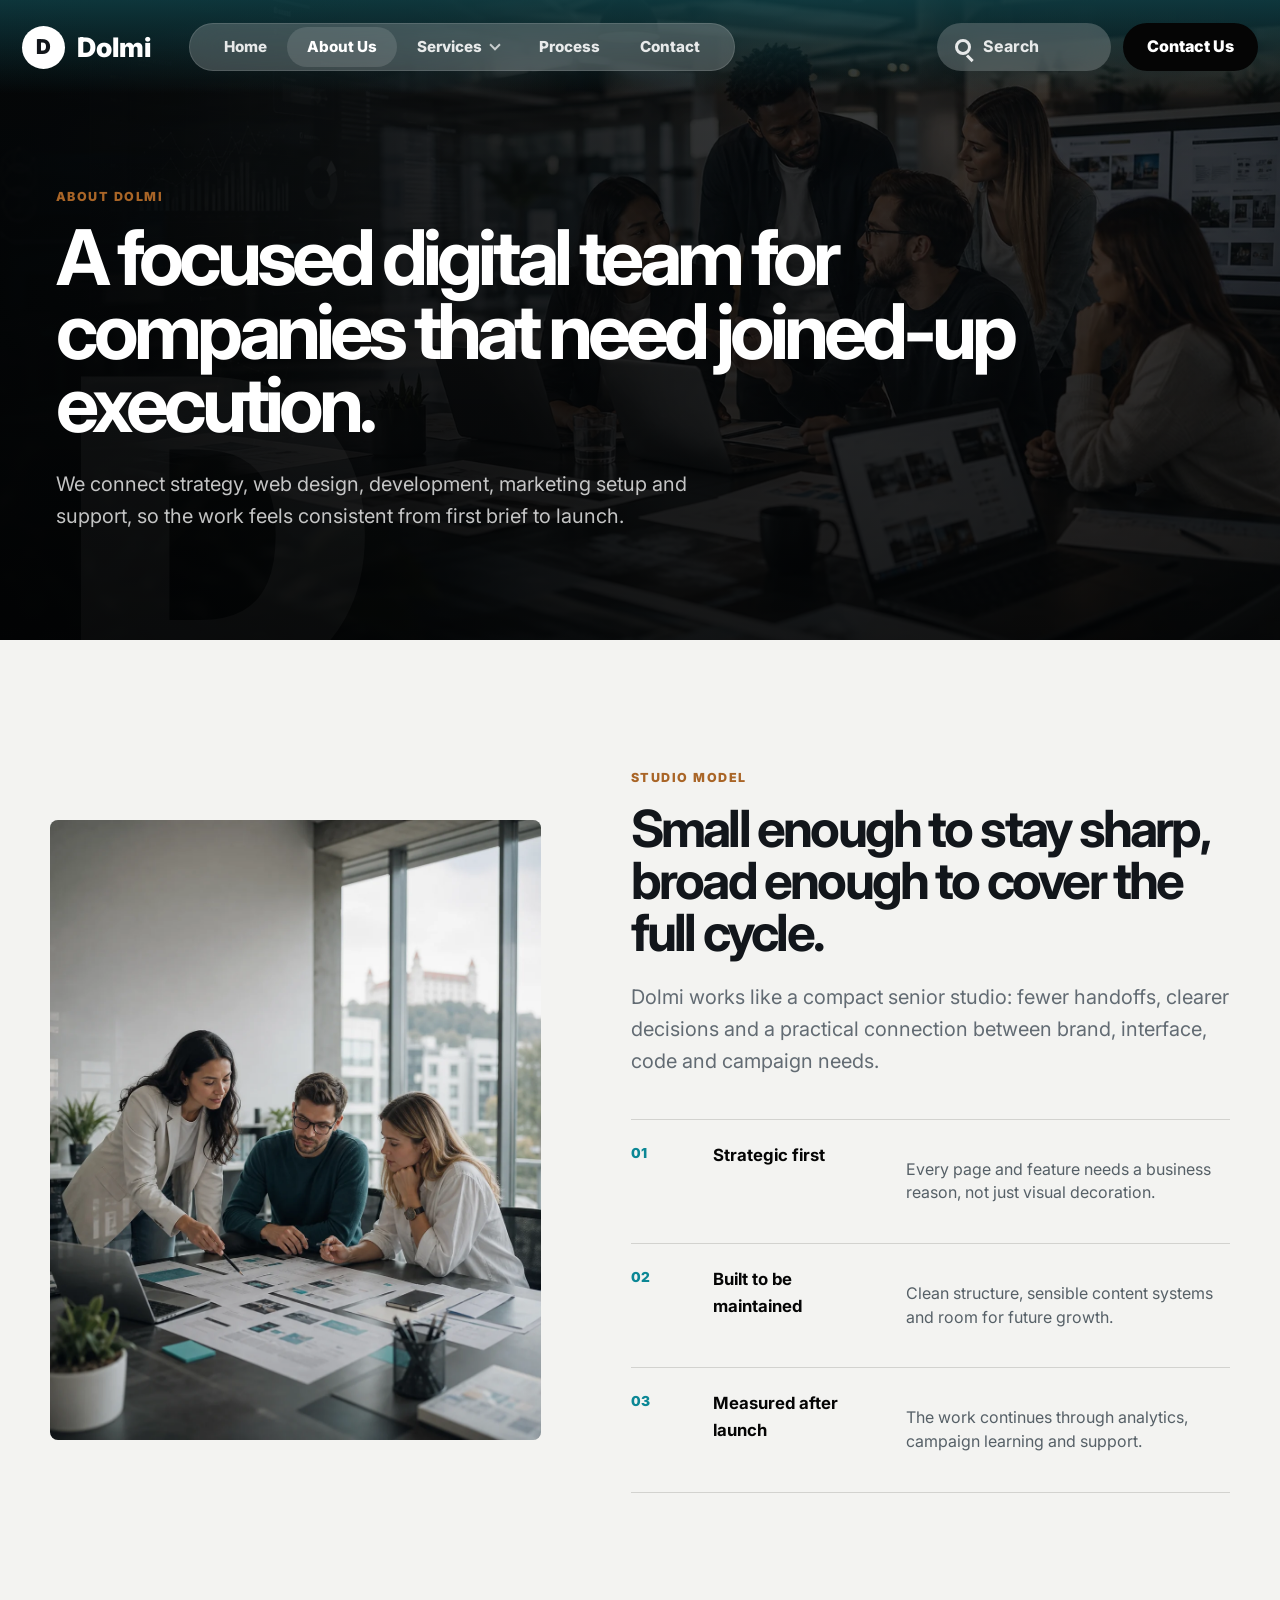
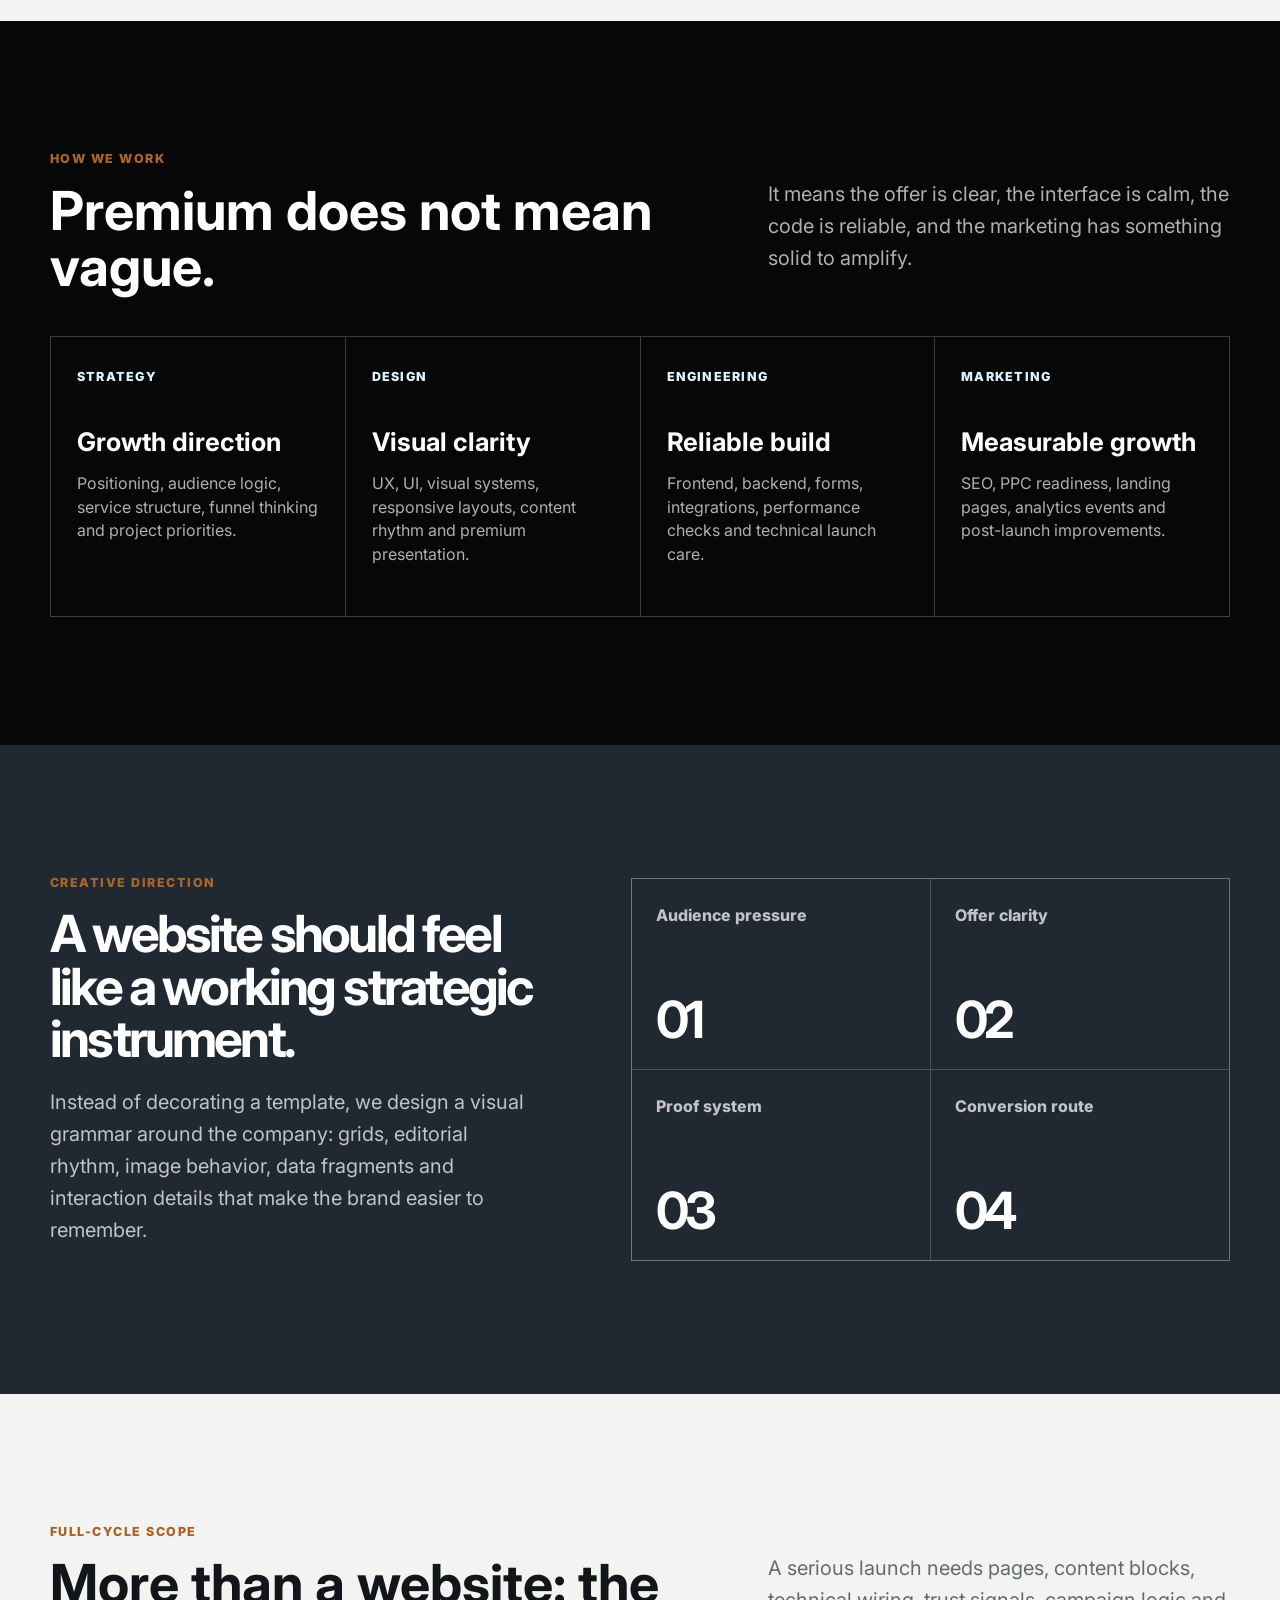
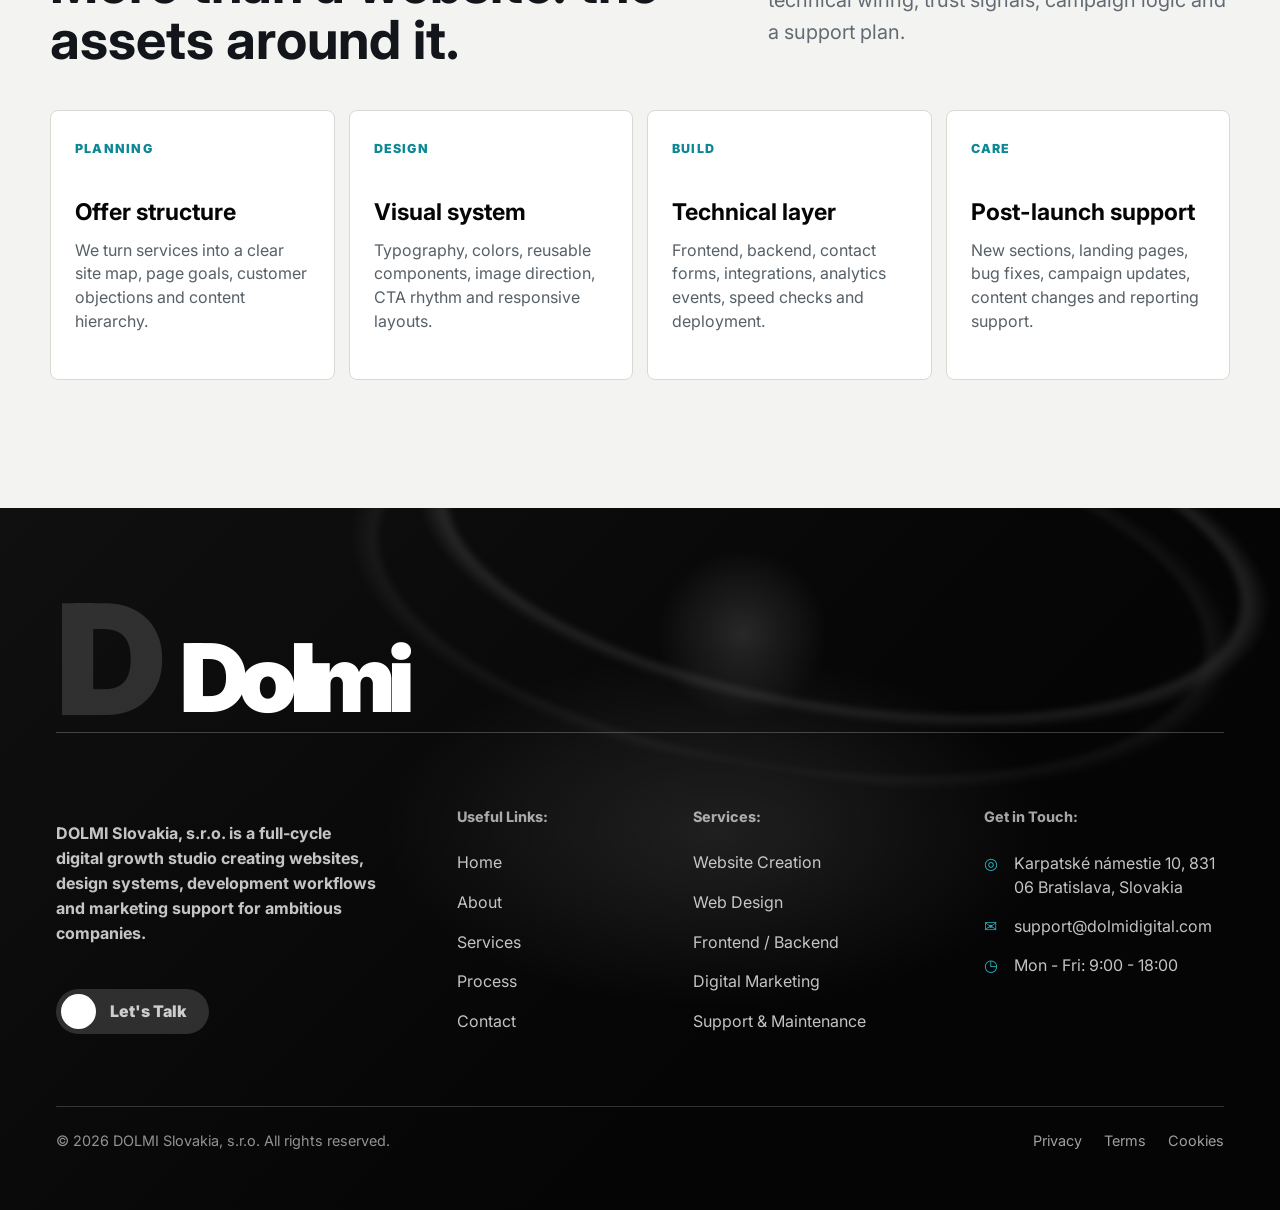
==== about.html @ aa3cbb61 "init" ====
﻿<!doctype html>
<html lang="en">
<head>
  <meta charset="utf-8">
  <meta name="viewport" content="width=device-width, initial-scale=1">
  <title>About | Dolmi</title>
  <meta name="description" content="Dolmi is a full-cycle digital studio combining strategy, web design, development, marketing, and support.">
  <link rel="preconnect" href="https://fonts.googleapis.com">
  <link rel="preconnect" href="https://fonts.gstatic.com" crossorigin>
  <link href="https://fonts.googleapis.com/css2?family=Inter:wght@500;650;750;850&display=swap" rel="stylesheet">
  <link rel="stylesheet" href="css/bundle.css">
</head>
<body>
  <header class="site-header"><div class="container nav"><a class="brand" href="index.html"><span class="brand-mark">D</span><span>Dolmi</span></a><button class="nav-toggle" type="button" aria-label="Open menu" aria-expanded="false"><span></span><span></span></button><nav class="nav-links" aria-label="Main navigation"><a href="index.html">Home</a><a aria-current="page" href="about.html">About Us</a><div class="nav-item has-dropdown"><a href="services.html">Services</a><div class="dropdown-menu"><a href="services.html#websites">Websites for clients</a><a href="services.html#design">Web design</a><a href="services.html#development">Frontend / backend</a><a href="services.html#marketing">SEO & PPC growth</a><a href="services.html#support">Support & maintenance</a></div></div><a href="service-detail.html">Process</a><a href="contact.html">Contact</a></nav><div class="nav-actions"><div class="header-search" aria-label="Search"><span class="search-icon"></span><span>Search</span></div><a class="header-cta" href="contact.html">Contact Us</a></div></div></header>
  <main>
    <section class="about-hero">
      <div class="about-hero-symbol" aria-hidden="true">D</div>
      <div class="about-hero-inner reveal">
        <p class="eyebrow">About Dolmi</p>
        <h1>A focused digital team for companies that need joined-up execution.</h1>
        <p class="lead">We connect strategy, web design, development, marketing setup and support, so the work feels consistent from first brief to launch.</p>
      </div>
    </section>

    <section class="section about-intro-section">
      <div class="container about-intro-grid">
        <figure class="about-photo reveal">
          <img src="img/home/experience-team-workshop.webp" width="1100" height="1375" alt="Dolmi team reviewing website wireframes in a studio office">
        </figure>
        <div class="about-intro-copy reveal">
          <p class="eyebrow">Studio model</p>
          <h2>Small enough to stay sharp, broad enough to cover the full cycle.</h2>
          <p class="lead">Dolmi works like a compact senior studio: fewer handoffs, clearer decisions and a practical connection between brand, interface, code and campaign needs.</p>
          <div class="about-proof-list">
            <article><span>01</span><strong>Strategic first</strong><p>Every page and feature needs a business reason, not just visual decoration.</p></article>
            <article><span>02</span><strong>Built to be maintained</strong><p>Clean structure, sensible content systems and room for future growth.</p></article>
            <article><span>03</span><strong>Measured after launch</strong><p>The work continues through analytics, campaign learning and support.</p></article>
          </div>
        </div>
      </div>
    </section>

    <section class="section about-capabilities">
      <div class="container">
        <div class="section-head reveal">
          <div><p class="eyebrow">How we work</p><h2>Premium does not mean vague.</h2></div>
          <p class="lead">It means the offer is clear, the interface is calm, the code is reliable, and the marketing has something solid to amplify.</p>
        </div>
        <div class="studio-grid">
          <article class="studio-card reveal"><span>Strategy</span><h3>Growth direction</h3><p>Positioning, audience logic, service structure, funnel thinking and project priorities.</p></article>
          <article class="studio-card reveal"><span>Design</span><h3>Visual clarity</h3><p>UX, UI, visual systems, responsive layouts, content rhythm and premium presentation.</p></article>
          <article class="studio-card reveal"><span>Engineering</span><h3>Reliable build</h3><p>Frontend, backend, forms, integrations, performance checks and technical launch care.</p></article>
          <article class="studio-card reveal"><span>Marketing</span><h3>Measurable growth</h3><p>SEO, PPC readiness, landing pages, analytics events and post-launch improvements.</p></article>
        </div>
      </div>
    </section>

    <section class="section about-direction">
      <div class="container direction-grid">
        <div class="direction-copy reveal">
          <p class="eyebrow">Creative direction</p>
          <h2>A website should feel like a working strategic instrument.</h2>
          <p class="lead">Instead of decorating a template, we design a visual grammar around the company: grids, editorial rhythm, image behavior, data fragments and interaction details that make the brand easier to remember.</p>
        </div>
        <div class="direction-board reveal" aria-label="Strategic website components">
          <div><span>Audience pressure</span><strong>01</strong></div>
          <div><span>Offer clarity</span><strong>02</strong></div>
          <div><span>Proof system</span><strong>03</strong></div>
          <div><span>Conversion route</span><strong>04</strong></div>
        </div>
      </div>
    </section>

    <section class="section about-scope-section">
      <div class="container">
        <div class="section-head reveal">
          <div><p class="eyebrow">Full-cycle scope</p><h2>More than a website: the assets around it.</h2></div>
          <p class="lead">A serious launch needs pages, content blocks, technical wiring, trust signals, campaign logic and a support plan.</p>
        </div>
        <div class="about-scope-grid">
          <article class="about-scope-card reveal"><span>Planning</span><h3>Offer structure</h3><p>We turn services into a clear site map, page goals, customer objections and content hierarchy.</p></article>
          <article class="about-scope-card reveal"><span>Design</span><h3>Visual system</h3><p>Typography, colors, reusable components, image direction, CTA rhythm and responsive layouts.</p></article>
          <article class="about-scope-card reveal"><span>Build</span><h3>Technical layer</h3><p>Frontend, backend, contact forms, integrations, analytics events, speed checks and deployment.</p></article>
          <article class="about-scope-card reveal"><span>Care</span><h3>Post-launch support</h3><p>New sections, landing pages, bug fixes, campaign updates, content changes and reporting support.</p></article>
        </div>
      </div>
    </section>
  </main>
  <footer class="site-footer">
    <div class="footer-shell">
      <div class="footer-brandline" aria-label="Dolmi">
        <div class="footer-mark">D</div>
        <div class="footer-name">Dolmi</div>
      </div>
      <div class="footer-grid">
        <div class="footer-intro">
          <p>DOLMI Slovakia, s.r.o. is a full-cycle digital growth studio creating websites, design systems, development workflows and marketing support for ambitious companies.</p>
          <a class="footer-talk" href="contact.html"><span aria-hidden="true">-&gt;</span>Let's Talk</a>
        </div>
        <nav class="footer-links" aria-label="Useful links">
          <strong>Useful Links:</strong>
          <a href="index.html">Home</a>
          <a href="about.html">About</a>
          <a href="services.html">Services</a>
          <a href="service-detail.html">Process</a>
          <a href="contact.html">Contact</a>
        </nav>
        <nav class="footer-links" aria-label="Services">
          <strong>Services:</strong>
          <a href="services.html#websites">Website Creation</a>
          <a href="services.html#design">Web Design</a>
          <a href="services.html#development">Frontend / Backend</a>
          <a href="services.html#marketing">Digital Marketing</a>
          <a href="services.html#support">Support & Maintenance</a>
        </nav>
        <div class="footer-contact">
          <strong>Get in Touch:</strong>
          <span><i aria-hidden="true">◎</i>Karpatské námestie 10, 831 06 Bratislava, Slovakia</span>
          <a href="mailto:support@dolmidigital.com"><i aria-hidden="true">✉</i>support@dolmidigital.com</a>
          <span><i aria-hidden="true">◷</i>Mon - Fri: 9:00 - 18:00</span>
        </div>
      </div>
      <div class="footer-bottom">
        <p>© 2026 DOLMI Slovakia, s.r.o. All rights reserved.</p>
        <nav aria-label="Legal links">
          <a href="privacy.html">Privacy</a>
          <a href="terms.html">Terms</a>
          <a href="cookie.html">Cookies</a>
        </nav>
      </div>
    </div>
  </footer>
  <script src="js/main.js"></script>
</body>
</html>
---- css/bundle.css ----
@import url("./base.css");
@import url("./pages/home.css");
@import url("./pages/services.css");
@import url("./pages/service.css");
@import url("./pages/about.css");
@import url("./pages/contact.css");
@import url("./pages/legal.css");
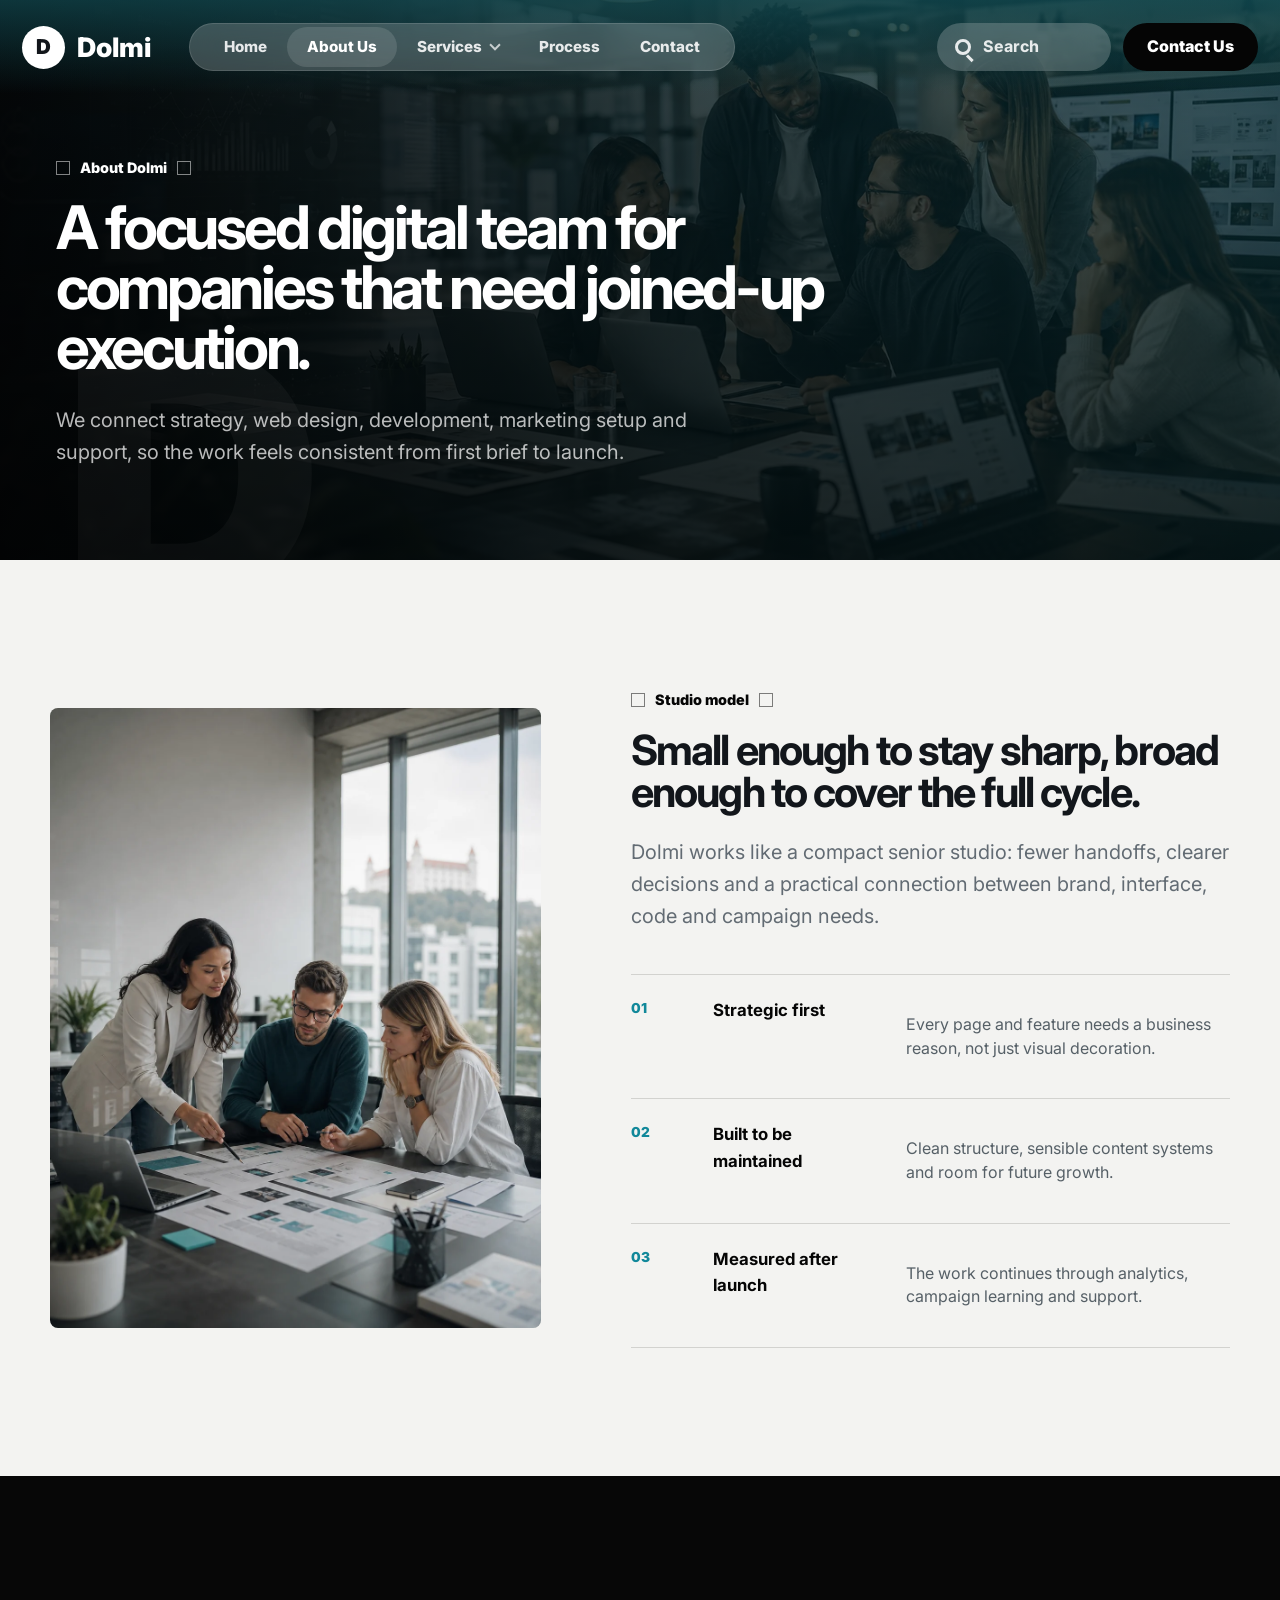
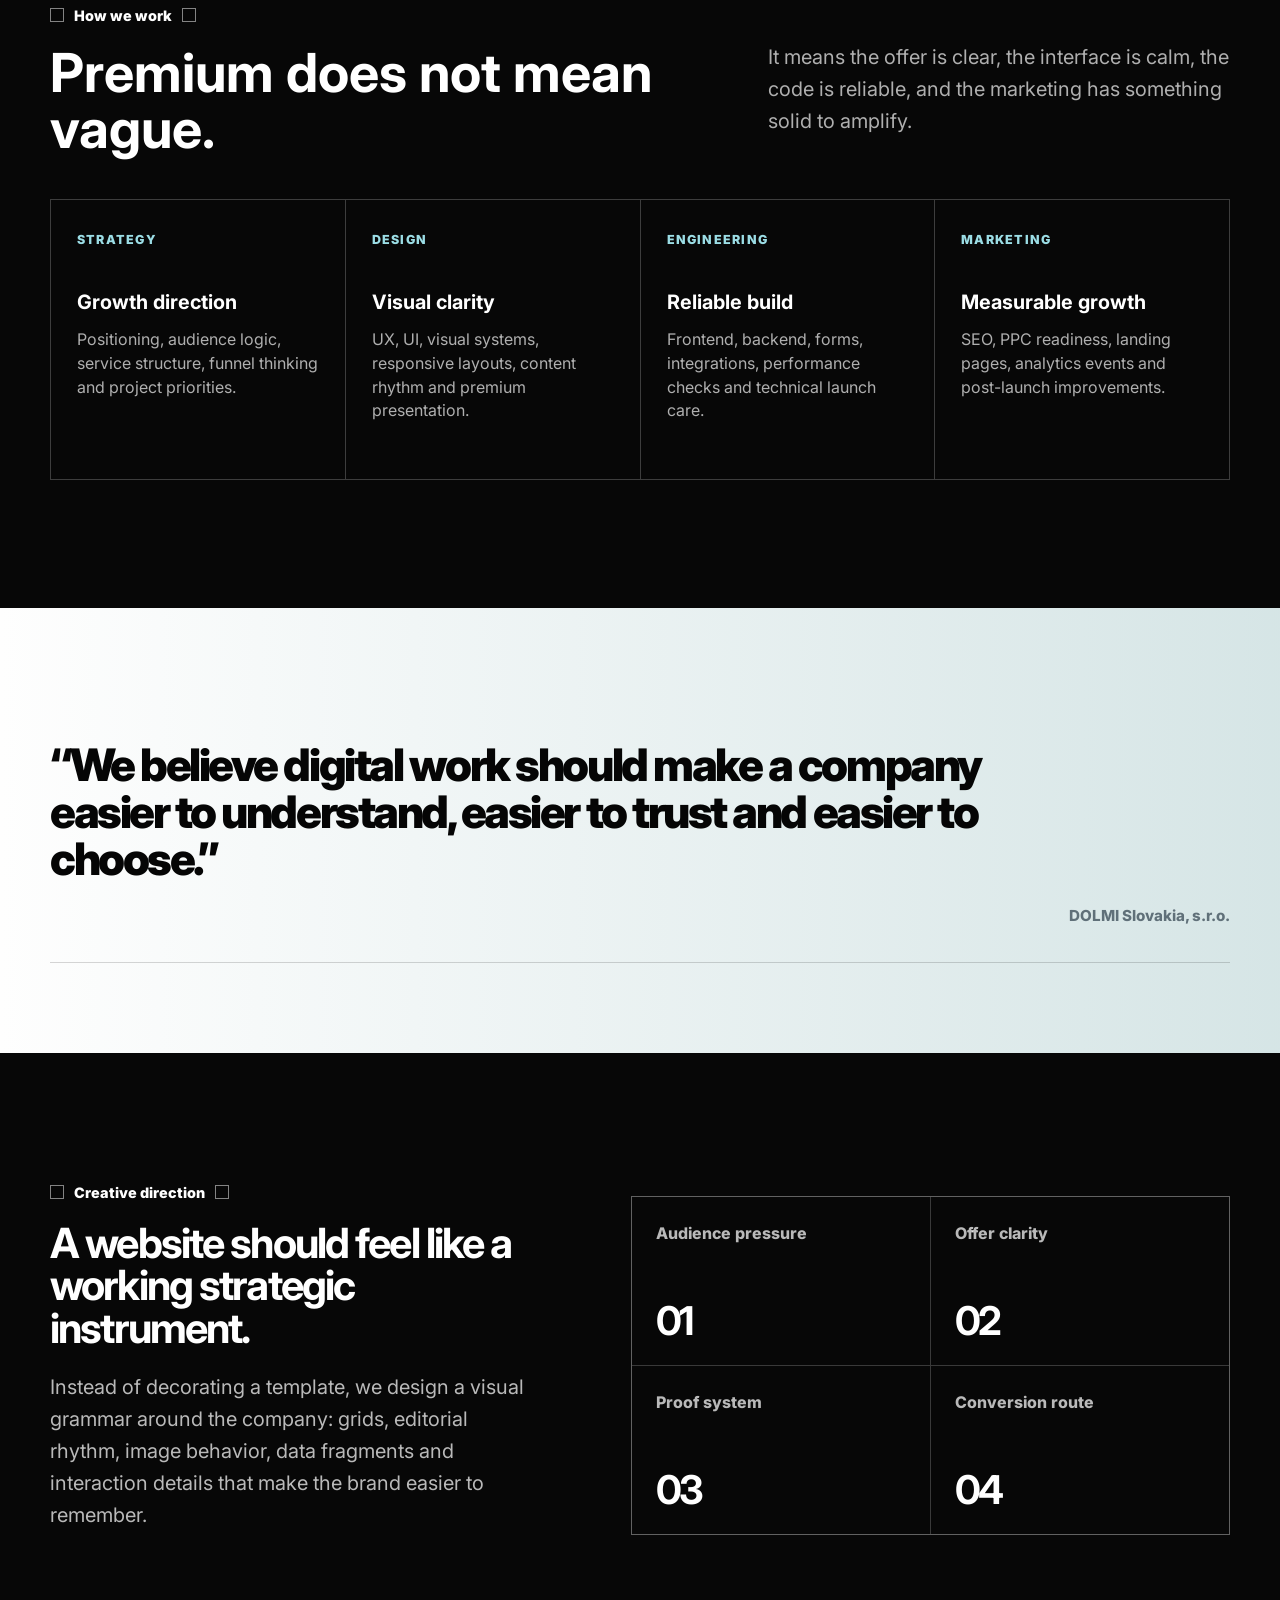
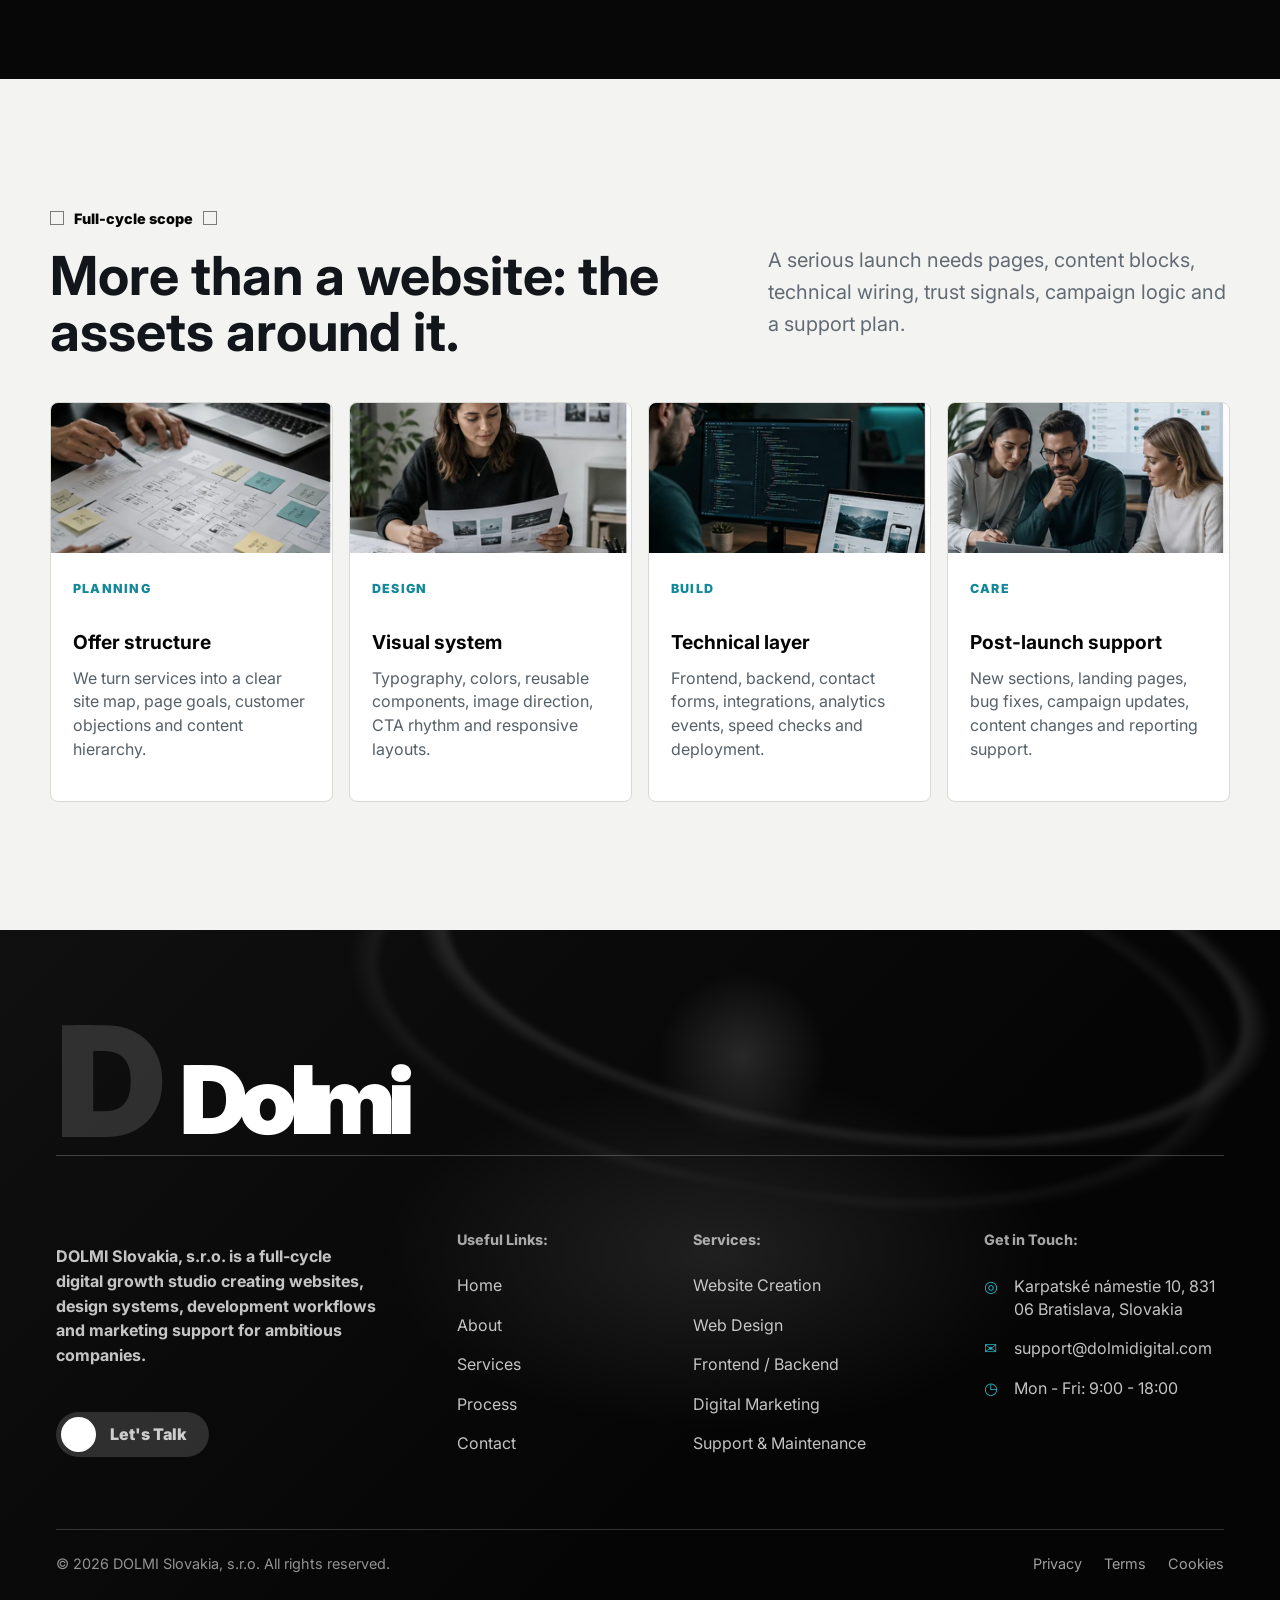
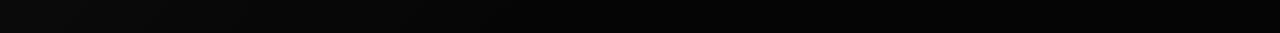
==== commit e461591b: "+" ====
--- a/about.html
+++ b/about.html
@@ -55,6 +55,15 @@
       </div>
     </section>
 
+    <section class="about-quote-band">
+      <div class="container">
+        <blockquote class="reveal">
+          <p>“We believe digital work should make a company easier to understand, easier to trust and easier to choose.”</p>
+          <cite>DOLMI Slovakia, s.r.o.</cite>
+        </blockquote>
+      </div>
+    </section>
+
     <section class="section about-direction">
       <div class="container direction-grid">
         <div class="direction-copy reveal">
@@ -78,10 +87,22 @@
           <p class="lead">A serious launch needs pages, content blocks, technical wiring, trust signals, campaign logic and a support plan.</p>
         </div>
         <div class="about-scope-grid">
-          <article class="about-scope-card reveal"><span>Planning</span><h3>Offer structure</h3><p>We turn services into a clear site map, page goals, customer objections and content hierarchy.</p></article>
-          <article class="about-scope-card reveal"><span>Design</span><h3>Visual system</h3><p>Typography, colors, reusable components, image direction, CTA rhythm and responsive layouts.</p></article>
-          <article class="about-scope-card reveal"><span>Build</span><h3>Technical layer</h3><p>Frontend, backend, contact forms, integrations, analytics events, speed checks and deployment.</p></article>
-          <article class="about-scope-card reveal"><span>Care</span><h3>Post-launch support</h3><p>New sections, landing pages, bug fixes, campaign updates, content changes and reporting support.</p></article>
+          <article class="about-scope-card reveal">
+            <figure><img src="img/about/scope/planning.webp" width="640" height="640" alt="Website planning table with sitemap sketches and sticky notes"></figure>
+            <div><span>Planning</span><h3>Offer structure</h3><p>We turn services into a clear site map, page goals, customer objections and content hierarchy.</p></div>
+          </article>
+          <article class="about-scope-card reveal">
+            <figure><img src="img/about/scope/design.webp" width="640" height="640" alt="Designer reviewing website layouts and color swatches"></figure>
+            <div><span>Design</span><h3>Visual system</h3><p>Typography, colors, reusable components, image direction, CTA rhythm and responsive layouts.</p></div>
+          </article>
+          <article class="about-scope-card reveal">
+            <figure><img src="img/about/scope/build.webp" width="640" height="640" alt="Developer workspace with code and responsive website previews"></figure>
+            <div><span>Build</span><h3>Technical layer</h3><p>Frontend, backend, contact forms, integrations, analytics events, speed checks and deployment.</p></div>
+          </article>
+          <article class="about-scope-card reveal">
+            <figure><img src="img/about/scope/care.webp" width="640" height="640" alt="Team reviewing analytics dashboard and post-launch support tasks"></figure>
+            <div><span>Care</span><h3>Post-launch support</h3><p>New sections, landing pages, bug fixes, campaign updates, content changes and reporting support.</p></div>
+          </article>
         </div>
       </div>
     </section>
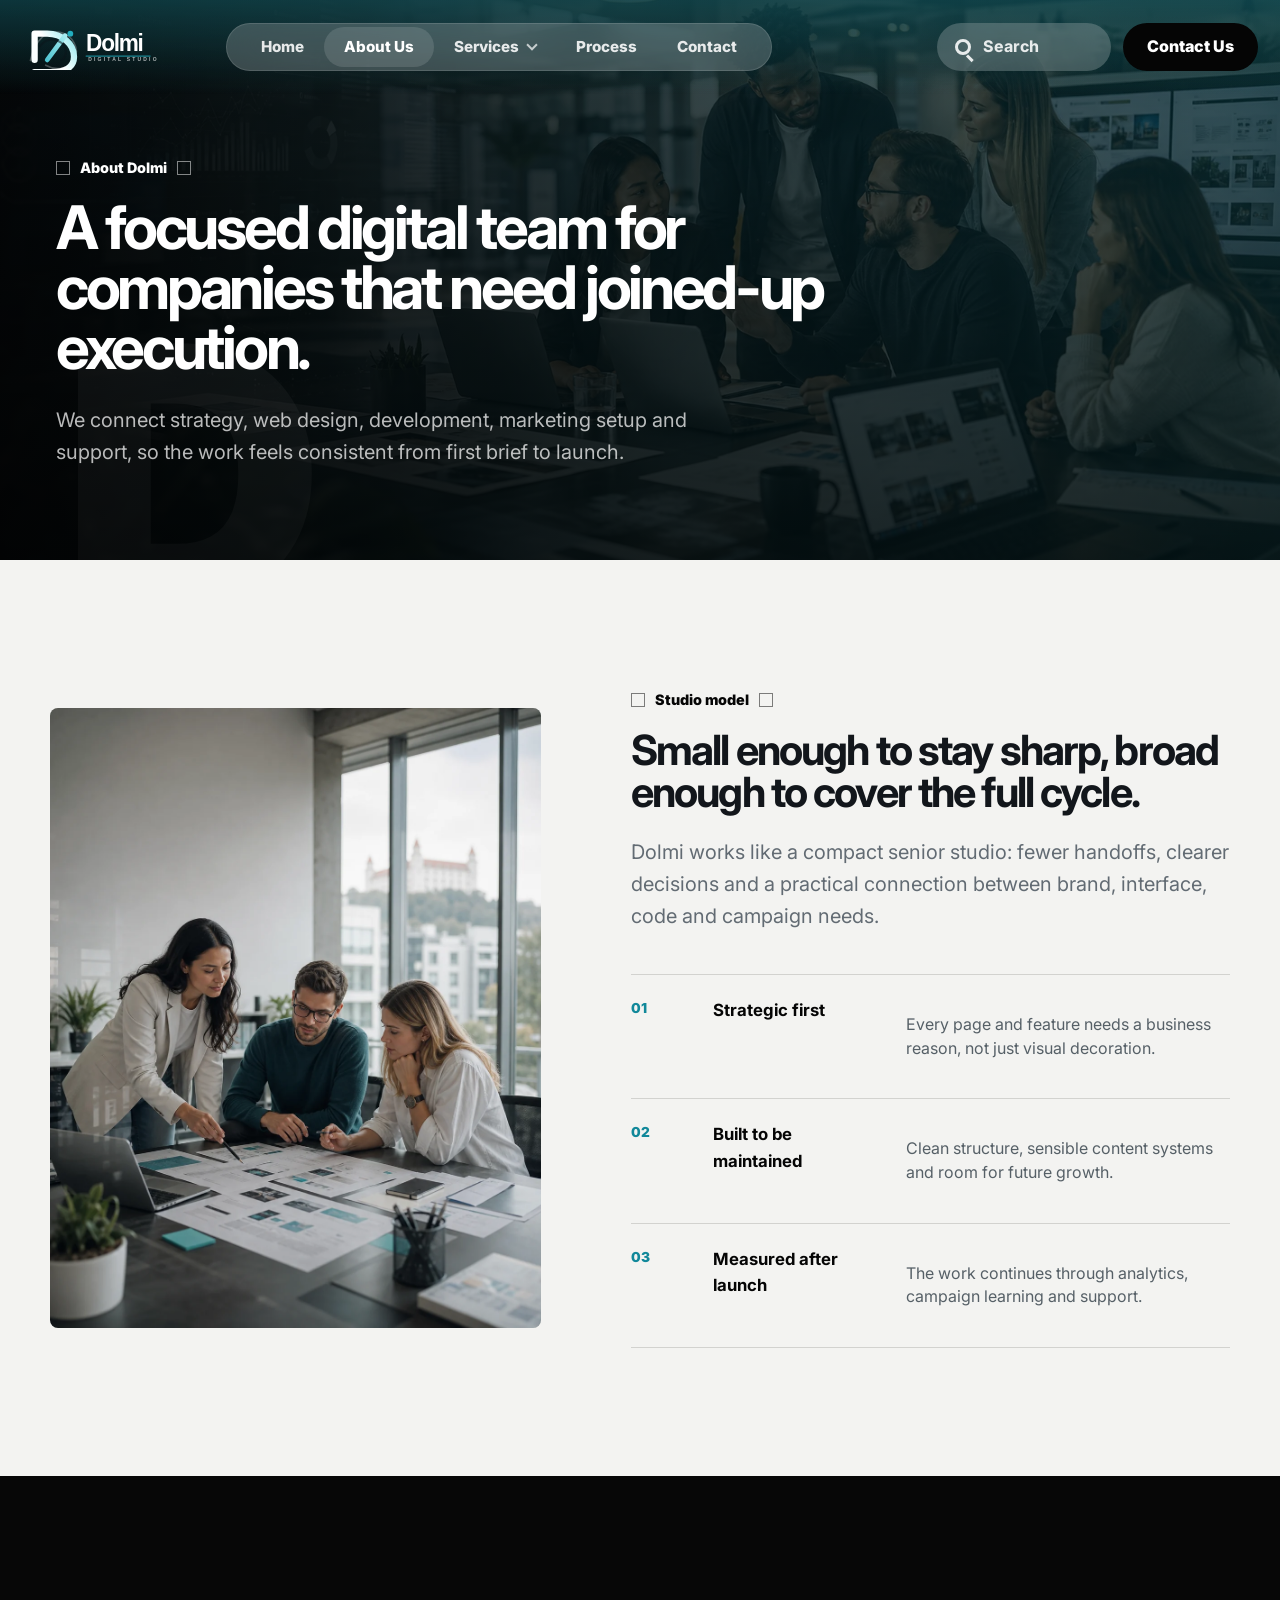
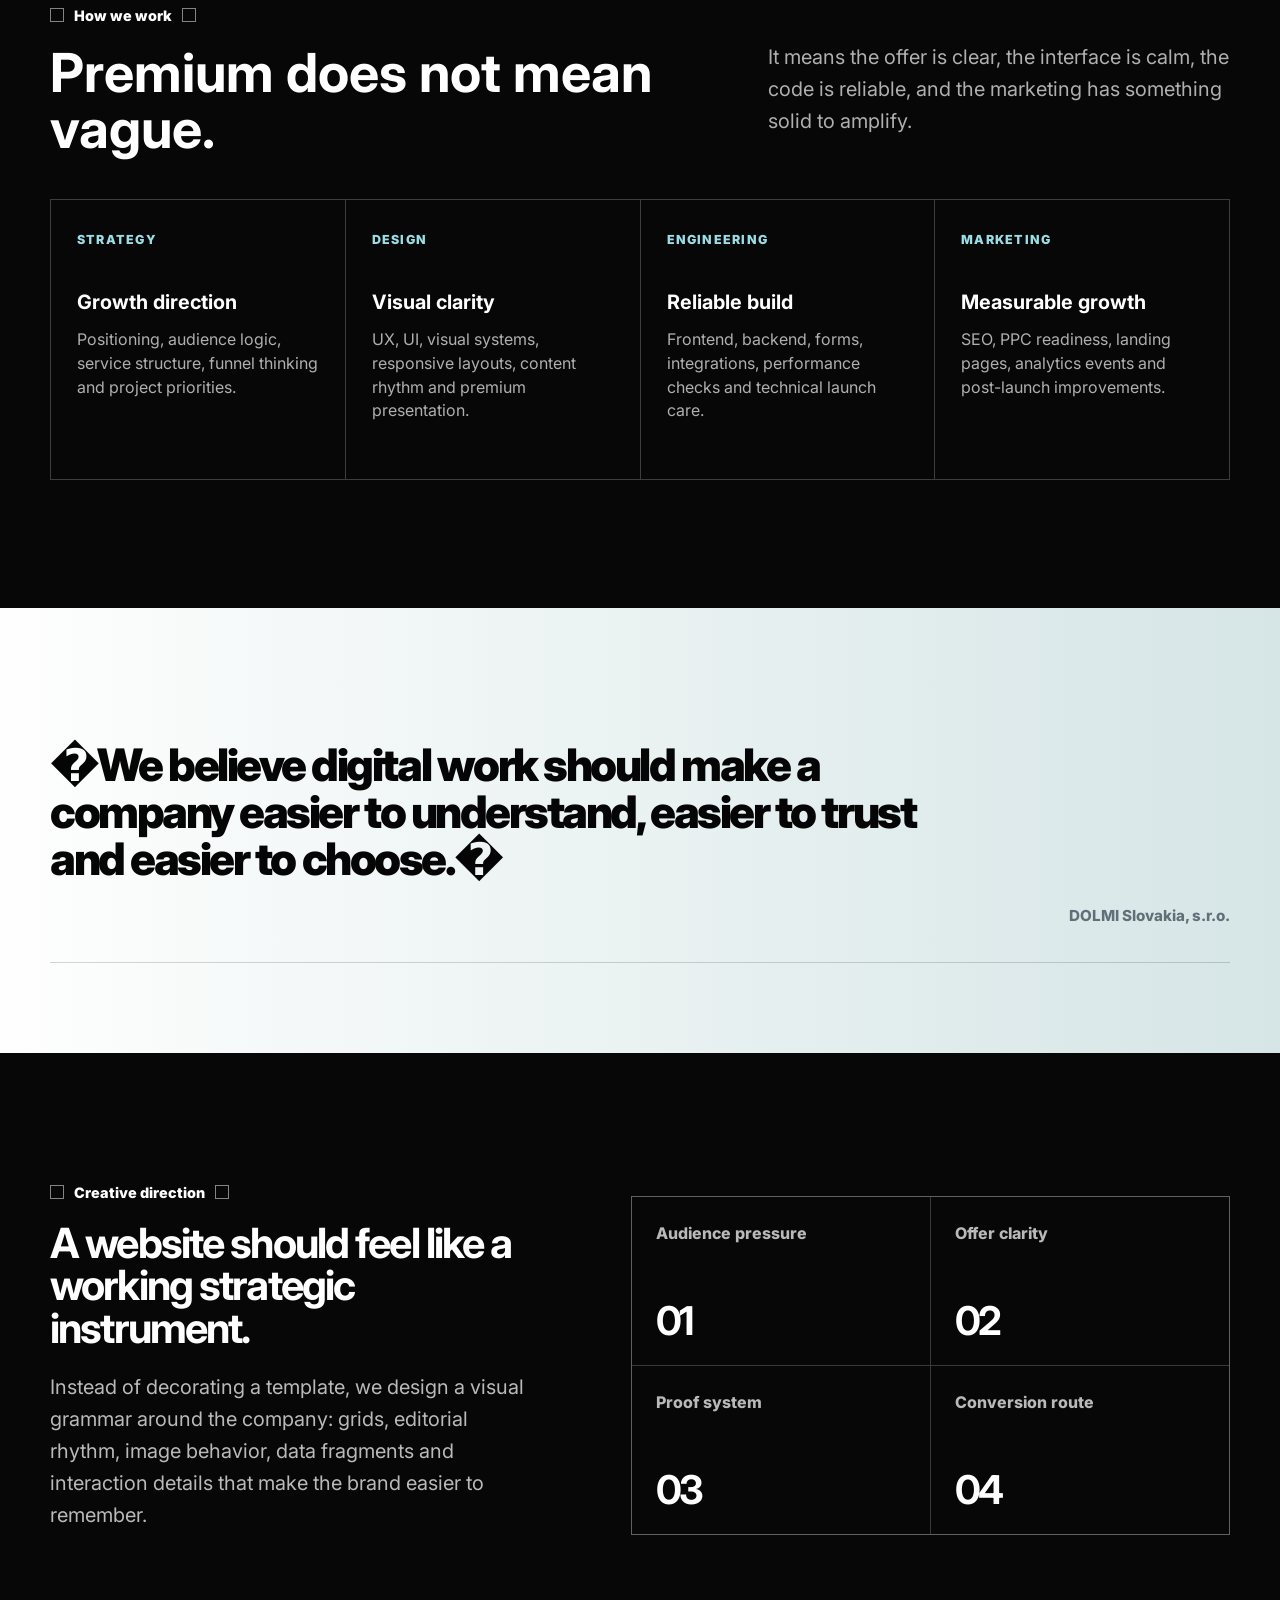
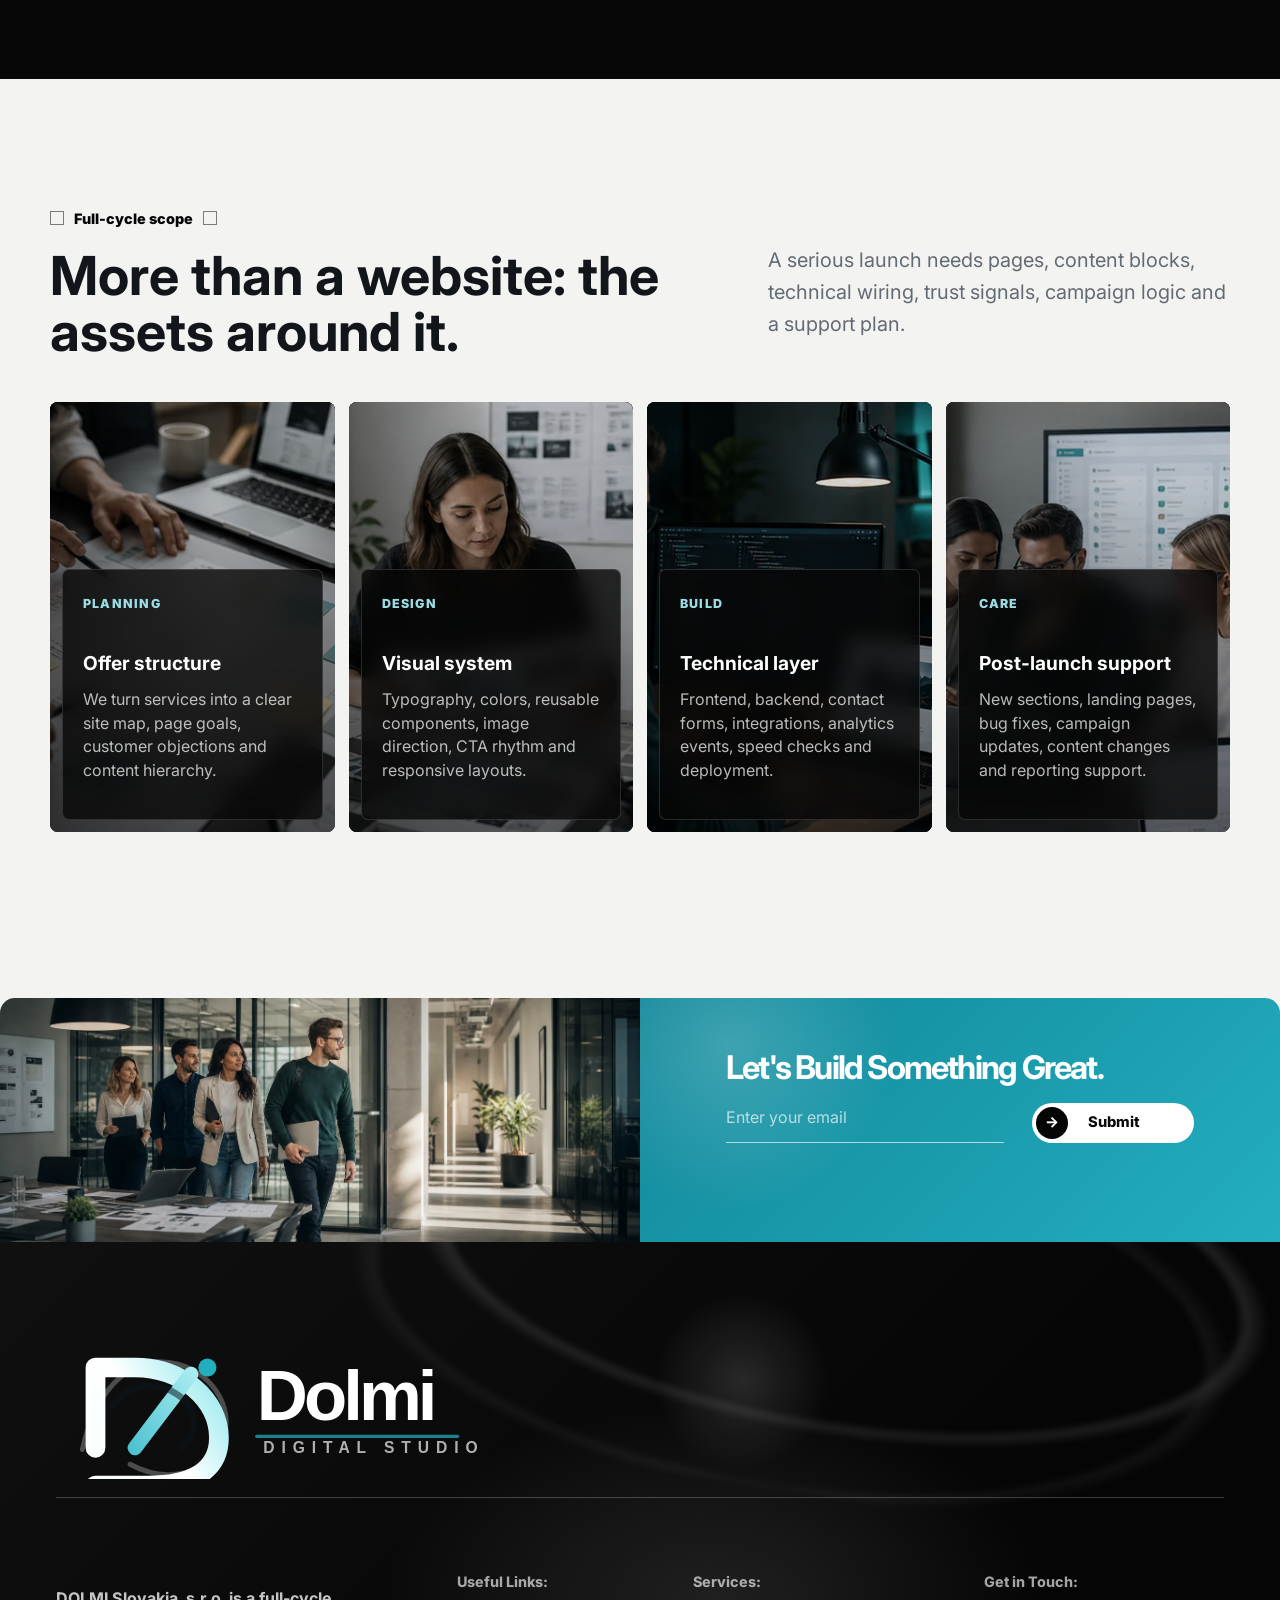
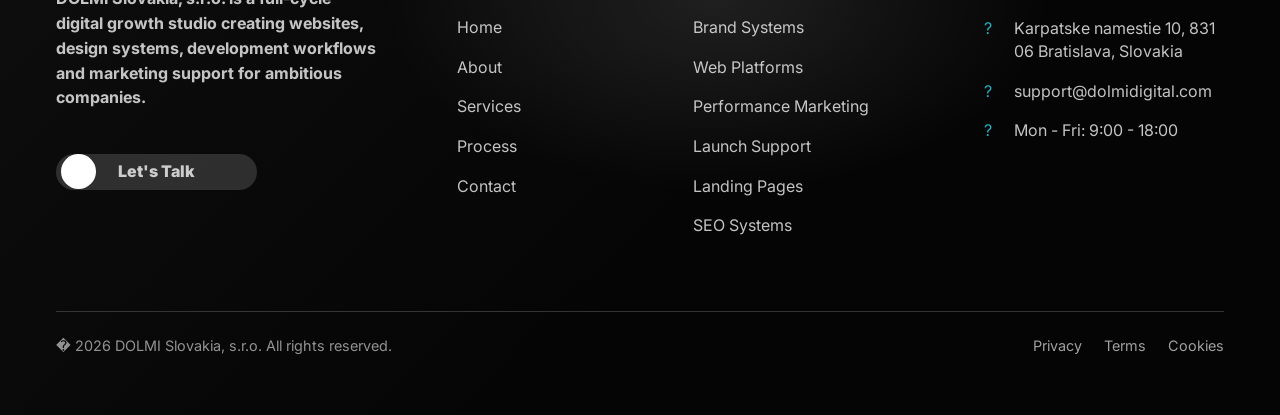
==== commit 932e0881: "+" ====
--- a/about.html
+++ b/about.html
@@ -1,4 +1,4 @@
-﻿<!doctype html>
+<!doctype html>
 <html lang="en">
 <head>
   <meta charset="utf-8">
@@ -8,10 +8,11 @@
   <link rel="preconnect" href="https://fonts.googleapis.com">
   <link rel="preconnect" href="https://fonts.gstatic.com" crossorigin>
   <link href="https://fonts.googleapis.com/css2?family=Inter:wght@500;650;750;850&display=swap" rel="stylesheet">
+    <link rel="icon" type="image/svg+xml" href="img/common/favicon.svg">
   <link rel="stylesheet" href="css/bundle.css">
 </head>
 <body>
-  <header class="site-header"><div class="container nav"><a class="brand" href="index.html"><span class="brand-mark">D</span><span>Dolmi</span></a><button class="nav-toggle" type="button" aria-label="Open menu" aria-expanded="false"><span></span><span></span></button><nav class="nav-links" aria-label="Main navigation"><a href="index.html">Home</a><a aria-current="page" href="about.html">About Us</a><div class="nav-item has-dropdown"><a href="services.html">Services</a><div class="dropdown-menu"><a href="services.html#websites">Websites for clients</a><a href="services.html#design">Web design</a><a href="services.html#development">Frontend / backend</a><a href="services.html#marketing">SEO & PPC growth</a><a href="services.html#support">Support & maintenance</a></div></div><a href="service-detail.html">Process</a><a href="contact.html">Contact</a></nav><div class="nav-actions"><div class="header-search" aria-label="Search"><span class="search-icon"></span><span>Search</span></div><a class="header-cta" href="contact.html">Contact Us</a></div></div></header>
+  <header class="site-header"><div class="container nav"><a class="brand" href="index.html" aria-label="Dolmi home"><img class="brand-logo" src="img/common/dolmi-logo.svg" width="316" height="86" alt="Dolmi digital studio"></a><button class="nav-toggle" type="button" aria-label="Open menu" aria-expanded="false"><span></span><span></span></button><nav class="nav-links" aria-label="Main navigation"><a href="index.html">Home</a><a aria-current="page" href="about.html">About Us</a><div class="nav-item has-dropdown"><a href="services.html">Services</a><div class="dropdown-menu"><a href="brand-systems.html">Brand Systems</a><a href="web-platforms.html">Web Platforms</a><a href="performance-marketing.html">Performance Marketing</a><a href="launch-support.html">Launch Support</a><a href="landing-pages.html">Landing Pages</a><a href="seo-systems.html">SEO Systems</a></div></div><a href="service-detail.html">Process</a><a href="contact.html">Contact</a></nav><div class="nav-actions"><div class="header-search" aria-label="Search"><span class="search-icon"></span><span>Search</span></div><a class="header-cta" href="contact.html">Contact Us</a></div></div></header>
   <main>
     <section class="about-hero">
       <div class="about-hero-symbol" aria-hidden="true">D</div>
@@ -58,7 +59,7 @@
     <section class="about-quote-band">
       <div class="container">
         <blockquote class="reveal">
-          <p>“We believe digital work should make a company easier to understand, easier to trust and easier to choose.”</p>
+          <p>�We believe digital work should make a company easier to understand, easier to trust and easier to choose.�</p>
           <cite>DOLMI Slovakia, s.r.o.</cite>
         </blockquote>
       </div>
@@ -106,13 +107,34 @@
         </div>
       </div>
     </section>
+
+    <section class="section cta-band">
+      <div class="cta-split reveal">
+        <figure class="cta-image">
+          <img src="img/about/about-cta-team.webp" width="1365" height="520" alt="Dolmi team leaving a creative studio meeting with project materials">
+        </figure>
+        <div class="cta-panel">
+          <h2>Let's Build Something Great.</h2>
+          <form class="cta-form" action="contact.php" method="post" data-contact-form>
+            <input type="hidden" name="name" value="About page visitor">
+            <input type="hidden" name="company" value="">
+            <input type="hidden" name="service" value="About page project enquiry">
+            <input type="hidden" name="message" value="Please contact me about a new digital project.">
+            <input type="text" name="website" tabindex="-1" autocomplete="off" aria-hidden="true">
+            <label>
+              <span class="sr-only">Email address</span>
+              <input type="email" name="email" placeholder="Enter your email" required>
+            </label>
+            <button type="submit"><span aria-hidden="true">-&gt;</span>Submit</button>
+            <p class="form-status" aria-live="polite"></p>
+          </form>
+        </div>
+      </div>
+    </section>
   </main>
   <footer class="site-footer">
     <div class="footer-shell">
-      <div class="footer-brandline" aria-label="Dolmi">
-        <div class="footer-mark">D</div>
-        <div class="footer-name">Dolmi</div>
-      </div>
+      <div class="footer-brandline" aria-label="Dolmi"><img class="footer-logo" src="img/common/dolmi-logo.svg" width="316" height="86" alt="Dolmi digital studio"></div>
       <div class="footer-grid">
         <div class="footer-intro">
           <p>DOLMI Slovakia, s.r.o. is a full-cycle digital growth studio creating websites, design systems, development workflows and marketing support for ambitious companies.</p>
@@ -128,21 +150,22 @@
         </nav>
         <nav class="footer-links" aria-label="Services">
           <strong>Services:</strong>
-          <a href="services.html#websites">Website Creation</a>
-          <a href="services.html#design">Web Design</a>
-          <a href="services.html#development">Frontend / Backend</a>
-          <a href="services.html#marketing">Digital Marketing</a>
-          <a href="services.html#support">Support & Maintenance</a>
+          <a href="brand-systems.html">Brand Systems</a>
+          <a href="web-platforms.html">Web Platforms</a>
+          <a href="performance-marketing.html">Performance Marketing</a>
+          <a href="launch-support.html">Launch Support</a>
+          <a href="landing-pages.html">Landing Pages</a>
+          <a href="seo-systems.html">SEO Systems</a>
         </nav>
         <div class="footer-contact">
           <strong>Get in Touch:</strong>
-          <span><i aria-hidden="true">◎</i>Karpatské námestie 10, 831 06 Bratislava, Slovakia</span>
-          <a href="mailto:support@dolmidigital.com"><i aria-hidden="true">✉</i>support@dolmidigital.com</a>
-          <span><i aria-hidden="true">◷</i>Mon - Fri: 9:00 - 18:00</span>
+          <span><i aria-hidden="true">?</i>Karpatske namestie 10, 831 06 Bratislava, Slovakia</span>
+          <a href="mailto:support@dolmidigital.com"><i aria-hidden="true">?</i>support@dolmidigital.com</a>
+          <span><i aria-hidden="true">?</i>Mon - Fri: 9:00 - 18:00</span>
         </div>
       </div>
       <div class="footer-bottom">
-        <p>© 2026 DOLMI Slovakia, s.r.o. All rights reserved.</p>
+        <p>� 2026 DOLMI Slovakia, s.r.o. All rights reserved.</p>
         <nav aria-label="Legal links">
           <a href="privacy.html">Privacy</a>
           <a href="terms.html">Terms</a>
@@ -156,3 +179,4 @@
 </html>
 
 
+
--- a/css/bundle.css
+++ b/css/bundle.css
@@ -2,6 +2,7 @@
 @import url("./pages/home.css");
 @import url("./pages/services.css");
 @import url("./pages/service.css");
+@import url("./pages/service-pages.css");
 @import url("./pages/about.css");
 @import url("./pages/contact.css");
 @import url("./pages/legal.css");
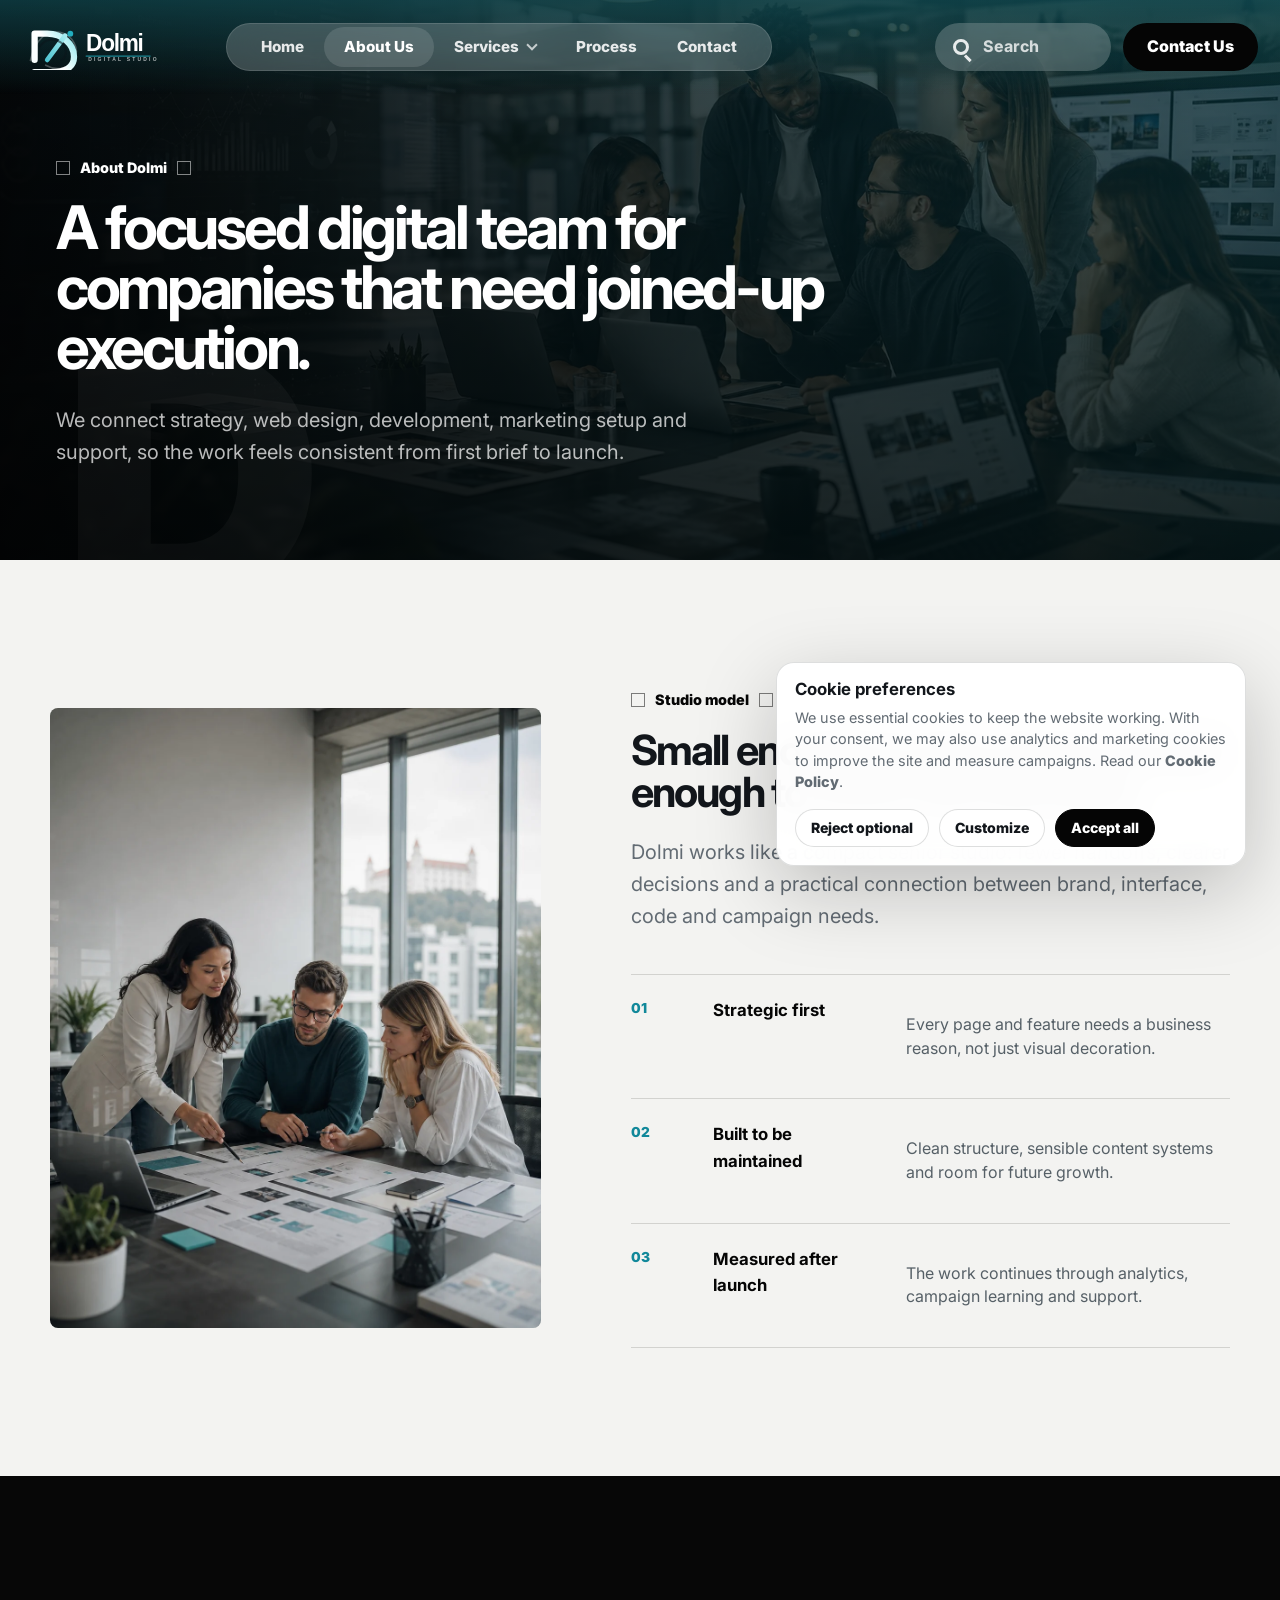
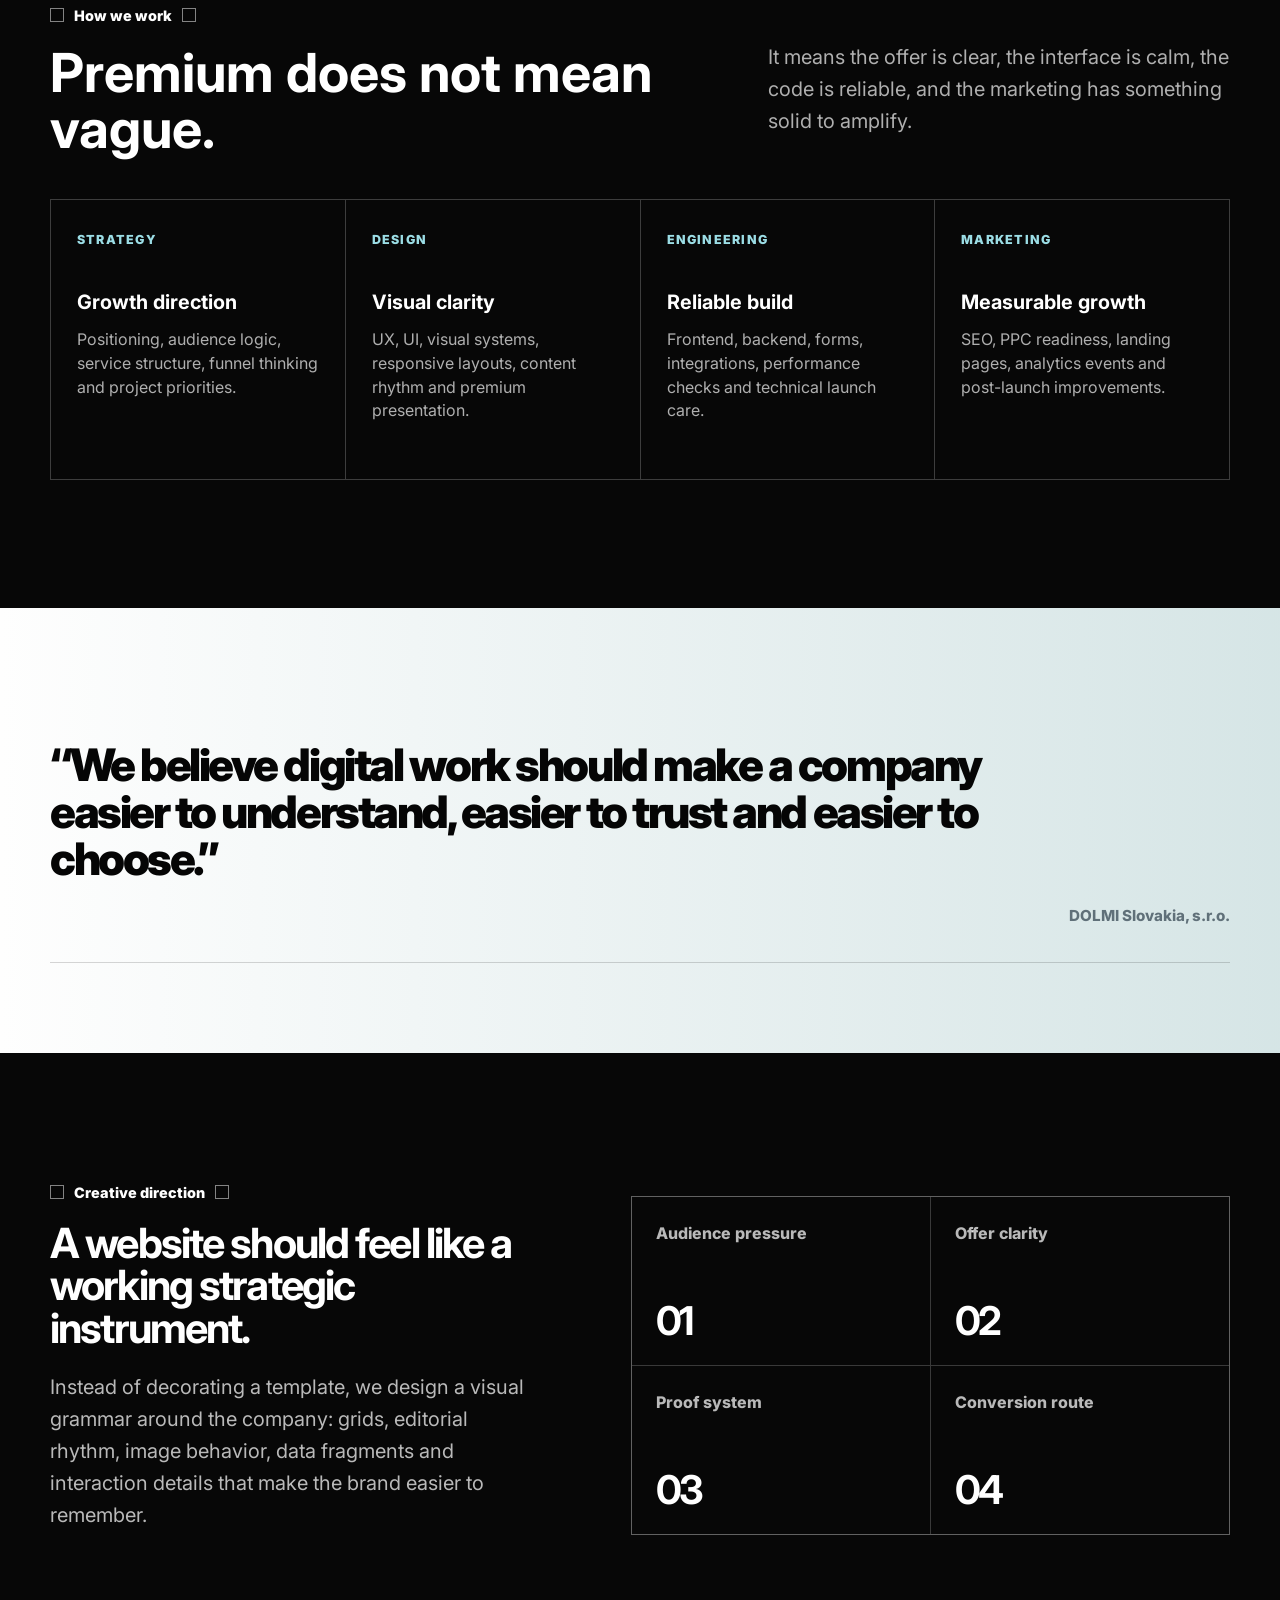
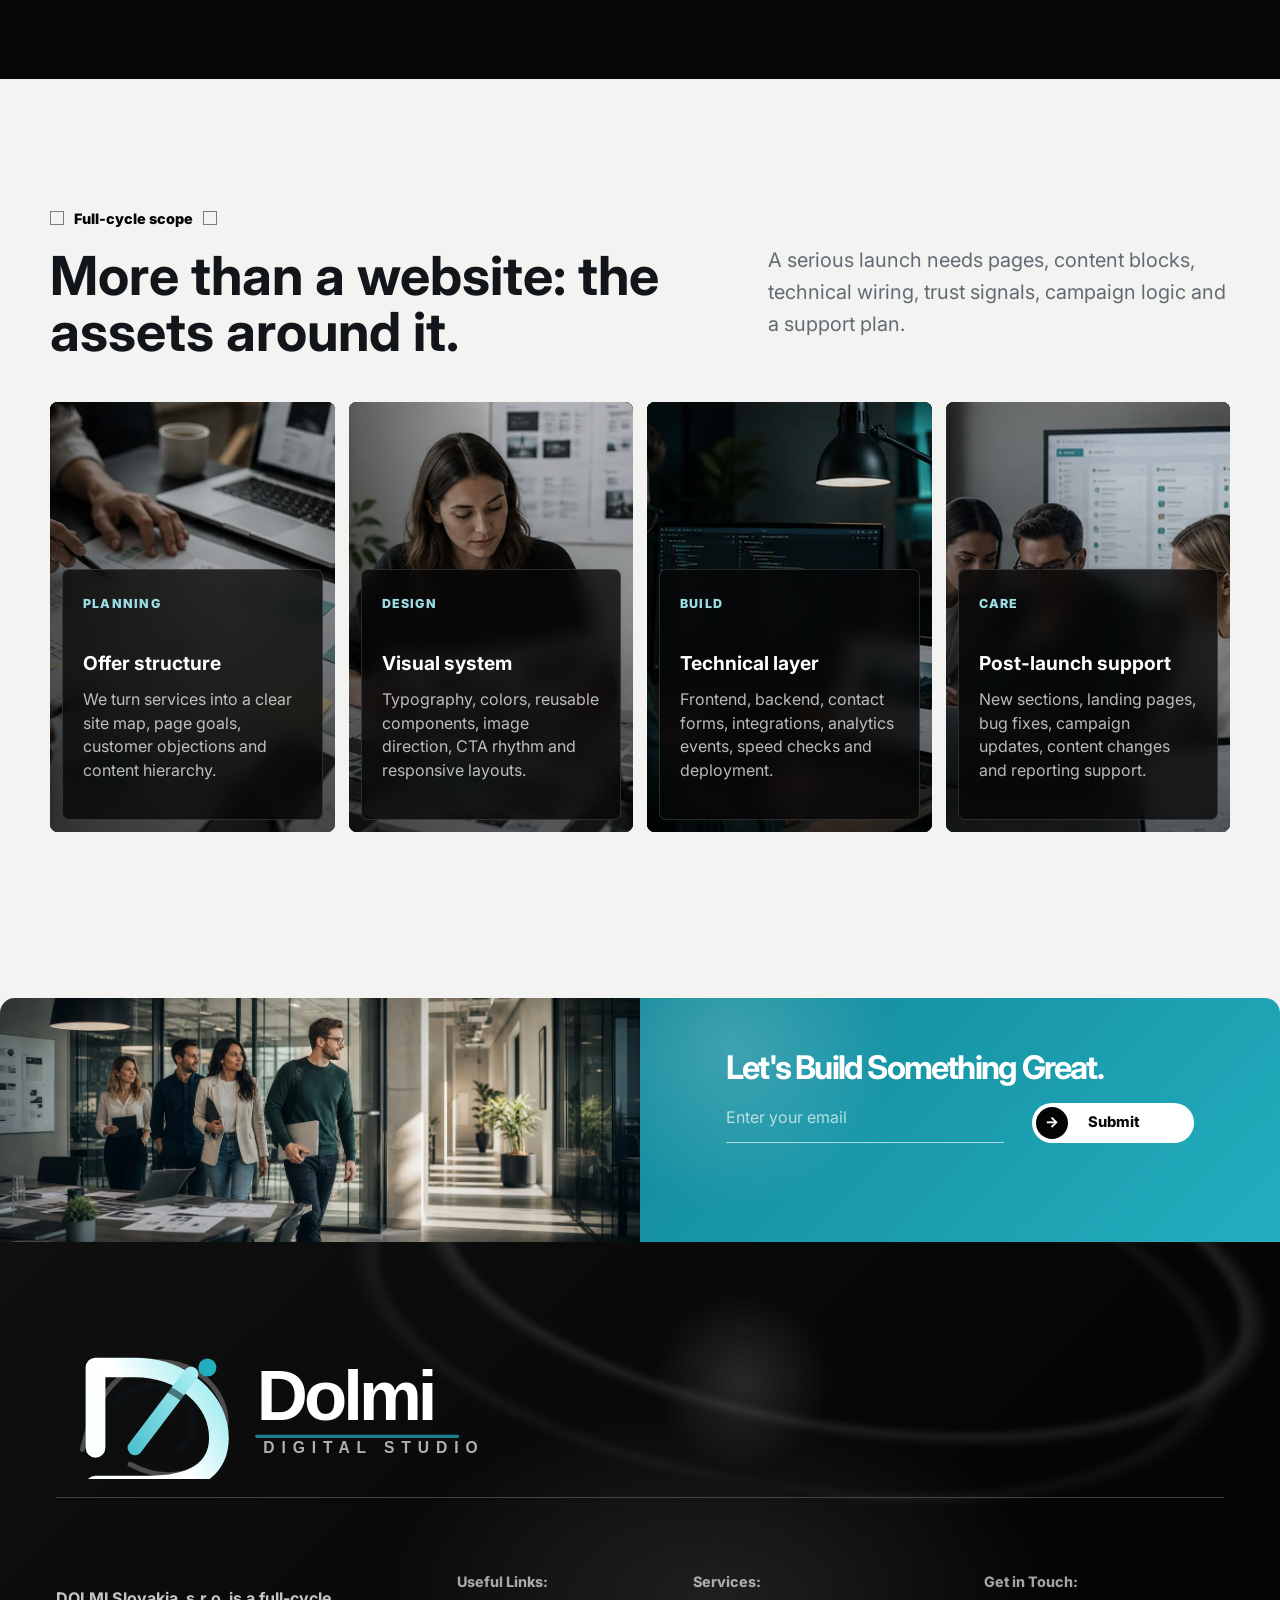
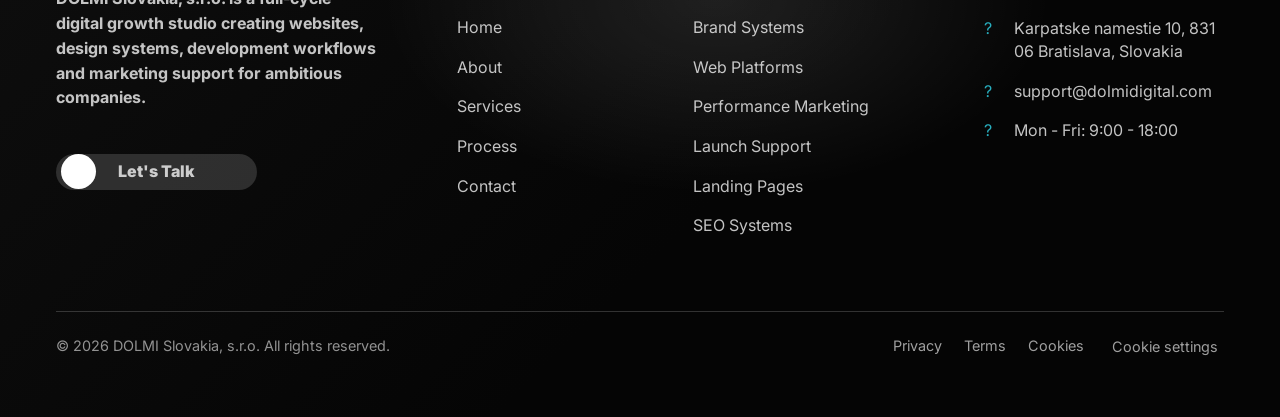
==== commit 3668c0a3: "upd" ====
--- a/about.html
+++ b/about.html
@@ -1,4 +1,4 @@
-<!doctype html>
+﻿<!doctype html>
 <html lang="en">
 <head>
   <meta charset="utf-8">
@@ -12,7 +12,7 @@
   <link rel="stylesheet" href="css/bundle.css">
 </head>
 <body>
-  <header class="site-header"><div class="container nav"><a class="brand" href="index.html" aria-label="Dolmi home"><img class="brand-logo" src="img/common/dolmi-logo.svg" width="316" height="86" alt="Dolmi digital studio"></a><button class="nav-toggle" type="button" aria-label="Open menu" aria-expanded="false"><span></span><span></span></button><nav class="nav-links" aria-label="Main navigation"><a href="index.html">Home</a><a aria-current="page" href="about.html">About Us</a><div class="nav-item has-dropdown"><a href="services.html">Services</a><div class="dropdown-menu"><a href="brand-systems.html">Brand Systems</a><a href="web-platforms.html">Web Platforms</a><a href="performance-marketing.html">Performance Marketing</a><a href="launch-support.html">Launch Support</a><a href="landing-pages.html">Landing Pages</a><a href="seo-systems.html">SEO Systems</a></div></div><a href="service-detail.html">Process</a><a href="contact.html">Contact</a></nav><div class="nav-actions"><div class="header-search" aria-label="Search"><span class="search-icon"></span><span>Search</span></div><a class="header-cta" href="contact.html">Contact Us</a></div></div></header>
+  <header class="site-header"><div class="container nav"><a class="brand" href="index.html" aria-label="Dolmi home"><img class="brand-logo" src="img/common/dolmi-logo.svg" width="316" height="86" alt="Dolmi digital studio"></a><button class="nav-toggle" type="button" aria-label="Open menu" aria-expanded="false"><span></span><span></span></button><nav class="nav-links" aria-label="Main navigation"><a href="index.html">Home</a><a aria-current="page" href="about.html">About Us</a><div class="nav-item has-dropdown"><a href="services.html">Services</a><div class="dropdown-menu"><a href="services.html">All Services</a><a href="brand-systems.html">Brand Systems</a><a href="web-platforms.html">Web Platforms</a><a href="performance-marketing.html">Performance Marketing</a><a href="launch-support.html">Launch Support</a><a href="landing-pages.html">Landing Pages</a><a href="seo-systems.html">SEO Systems</a></div></div><a href="service-detail.html">Process</a><a href="contact.html">Contact</a></nav><div class="nav-actions"><div class="header-search" aria-label="Search"><span class="search-icon"></span><span>Search</span></div><a class="header-cta" href="contact.html">Contact Us</a></div></div></header>
   <main>
     <section class="about-hero">
       <div class="about-hero-symbol" aria-hidden="true">D</div>
@@ -59,7 +59,7 @@
     <section class="about-quote-band">
       <div class="container">
         <blockquote class="reveal">
-          <p>�We believe digital work should make a company easier to understand, easier to trust and easier to choose.�</p>
+          <p>“We believe digital work should make a company easier to understand, easier to trust and easier to choose.”</p>
           <cite>DOLMI Slovakia, s.r.o.</cite>
         </blockquote>
       </div>
@@ -165,7 +165,7 @@
         </div>
       </div>
       <div class="footer-bottom">
-        <p>� 2026 DOLMI Slovakia, s.r.o. All rights reserved.</p>
+        <p>© 2026 DOLMI Slovakia, s.r.o. All rights reserved.</p>
         <nav aria-label="Legal links">
           <a href="privacy.html">Privacy</a>
           <a href="terms.html">Terms</a>
--- a/css/bundle.css
+++ b/css/bundle.css
@@ -6,3 +6,47 @@
 @import url("./pages/about.css");
 @import url("./pages/contact.css");
 @import url("./pages/legal.css");
+
+.btn,
+.header-cta,
+.footer-talk,
+.read-more-btn,
+.more-services-btn,
+.service-link,
+.single-service-btn,
+.process-hero-link,
+.process-sidebar-btn,
+.pricing-cta,
+.cta-form button,
+.contact-submit {
+  transition-duration: 420ms !important;
+  transition-timing-function: cubic-bezier(0.16, 1, 0.3, 1) !important;
+}
+
+.footer-talk span,
+.read-more-btn span,
+.more-services-btn span,
+.service-link span,
+.single-service-btn span,
+.process-hero-link span,
+.process-sidebar-btn span,
+.cta-form button span,
+.contact-submit span {
+  transition-duration: 520ms !important;
+  transition-timing-function: cubic-bezier(0.16, 1, 0.3, 1) !important;
+}
+
+.btn:hover,
+.header-cta:hover,
+.footer-talk:hover,
+.read-more-btn:hover,
+.more-services-btn:hover,
+.service-link:hover,
+.single-service-btn:hover,
+.process-hero-link:hover,
+.process-sidebar-btn:hover,
+.pricing-cta:hover,
+.cta-form button:hover,
+.contact-submit:hover {
+  transform: translateY(-1px);
+}
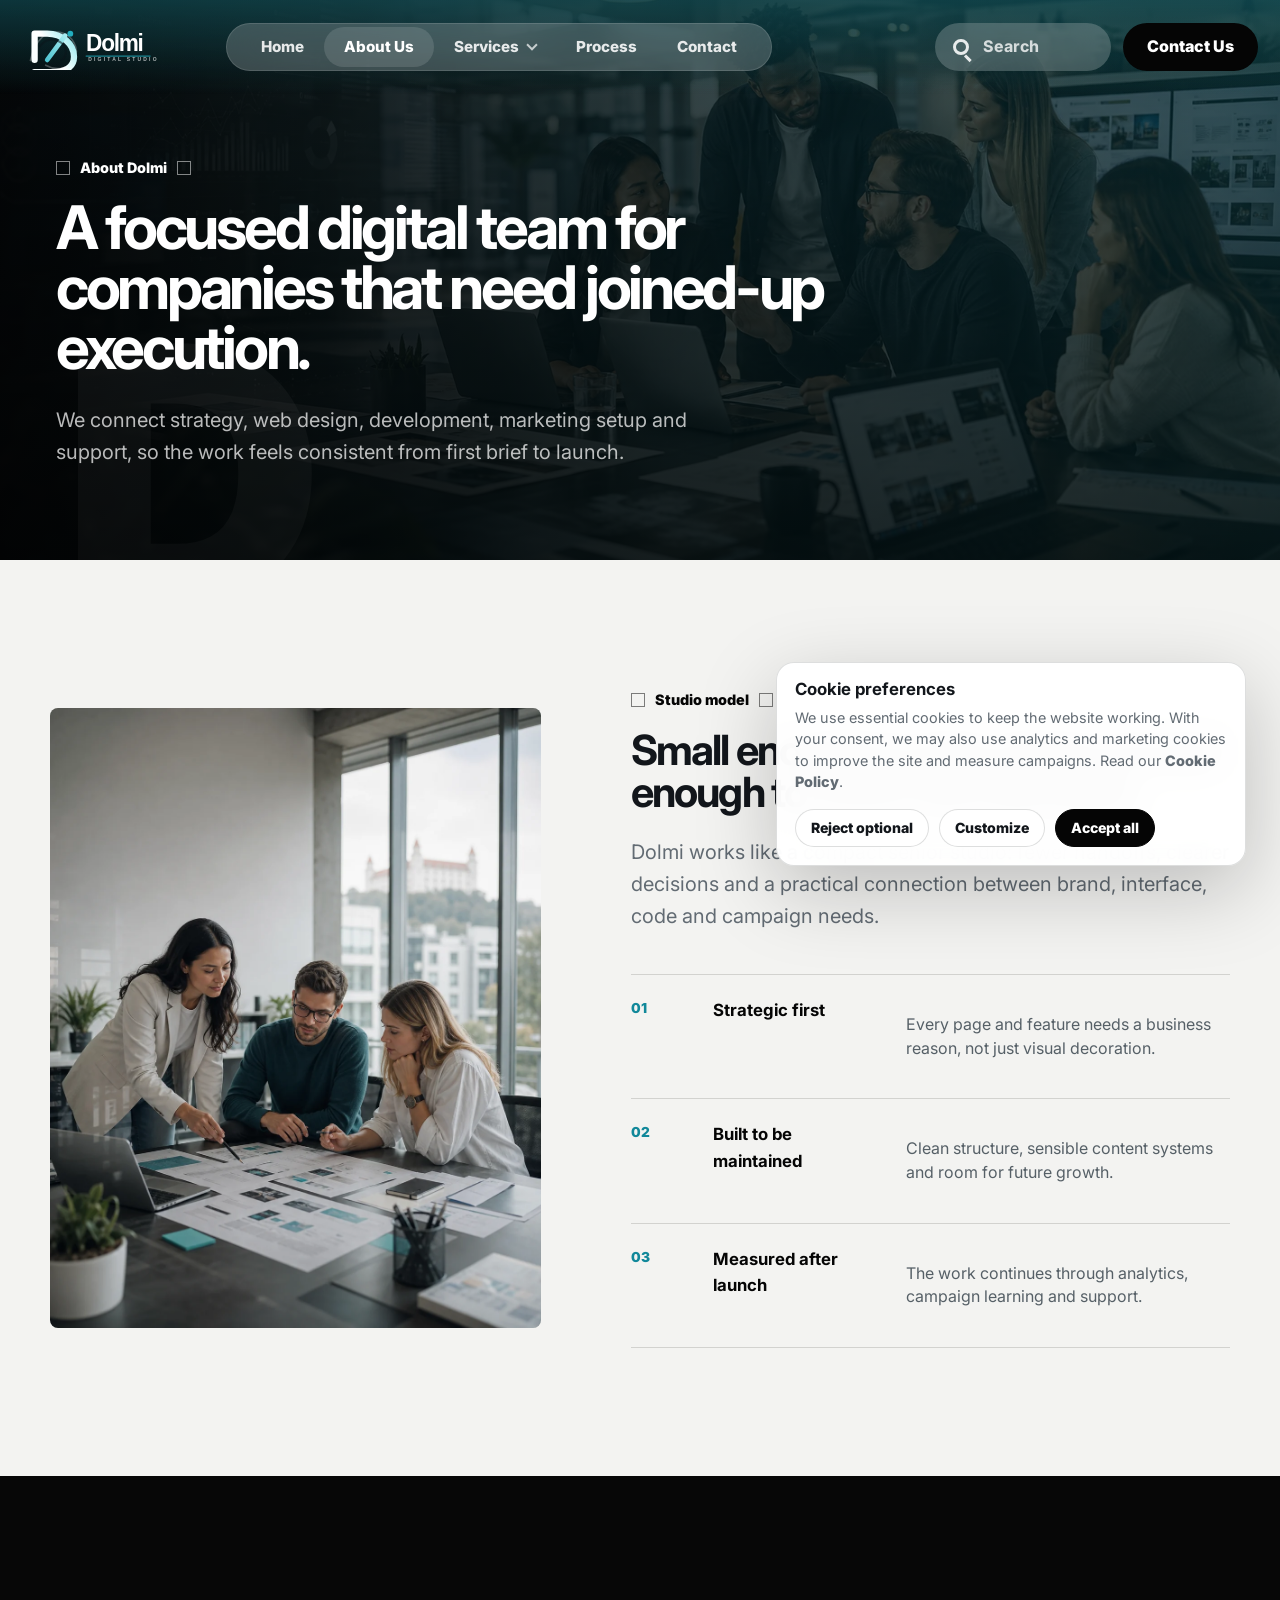
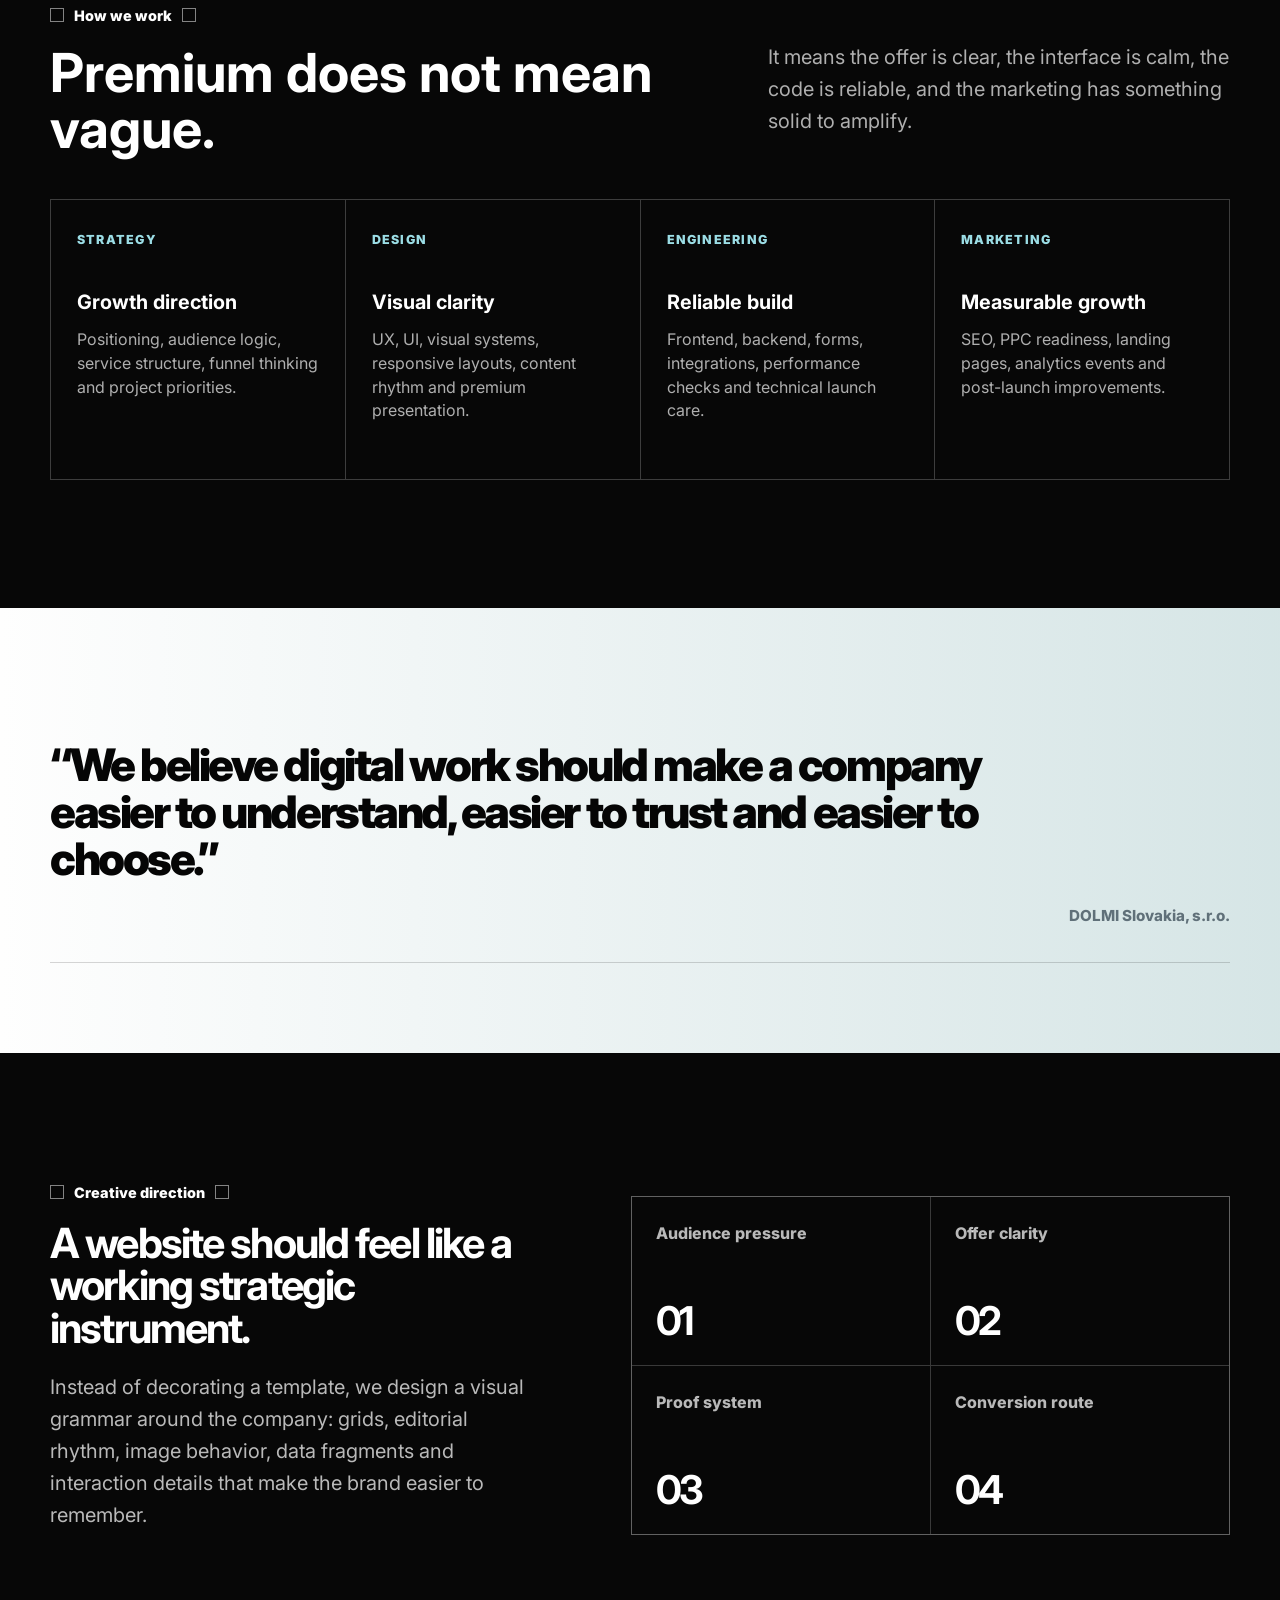
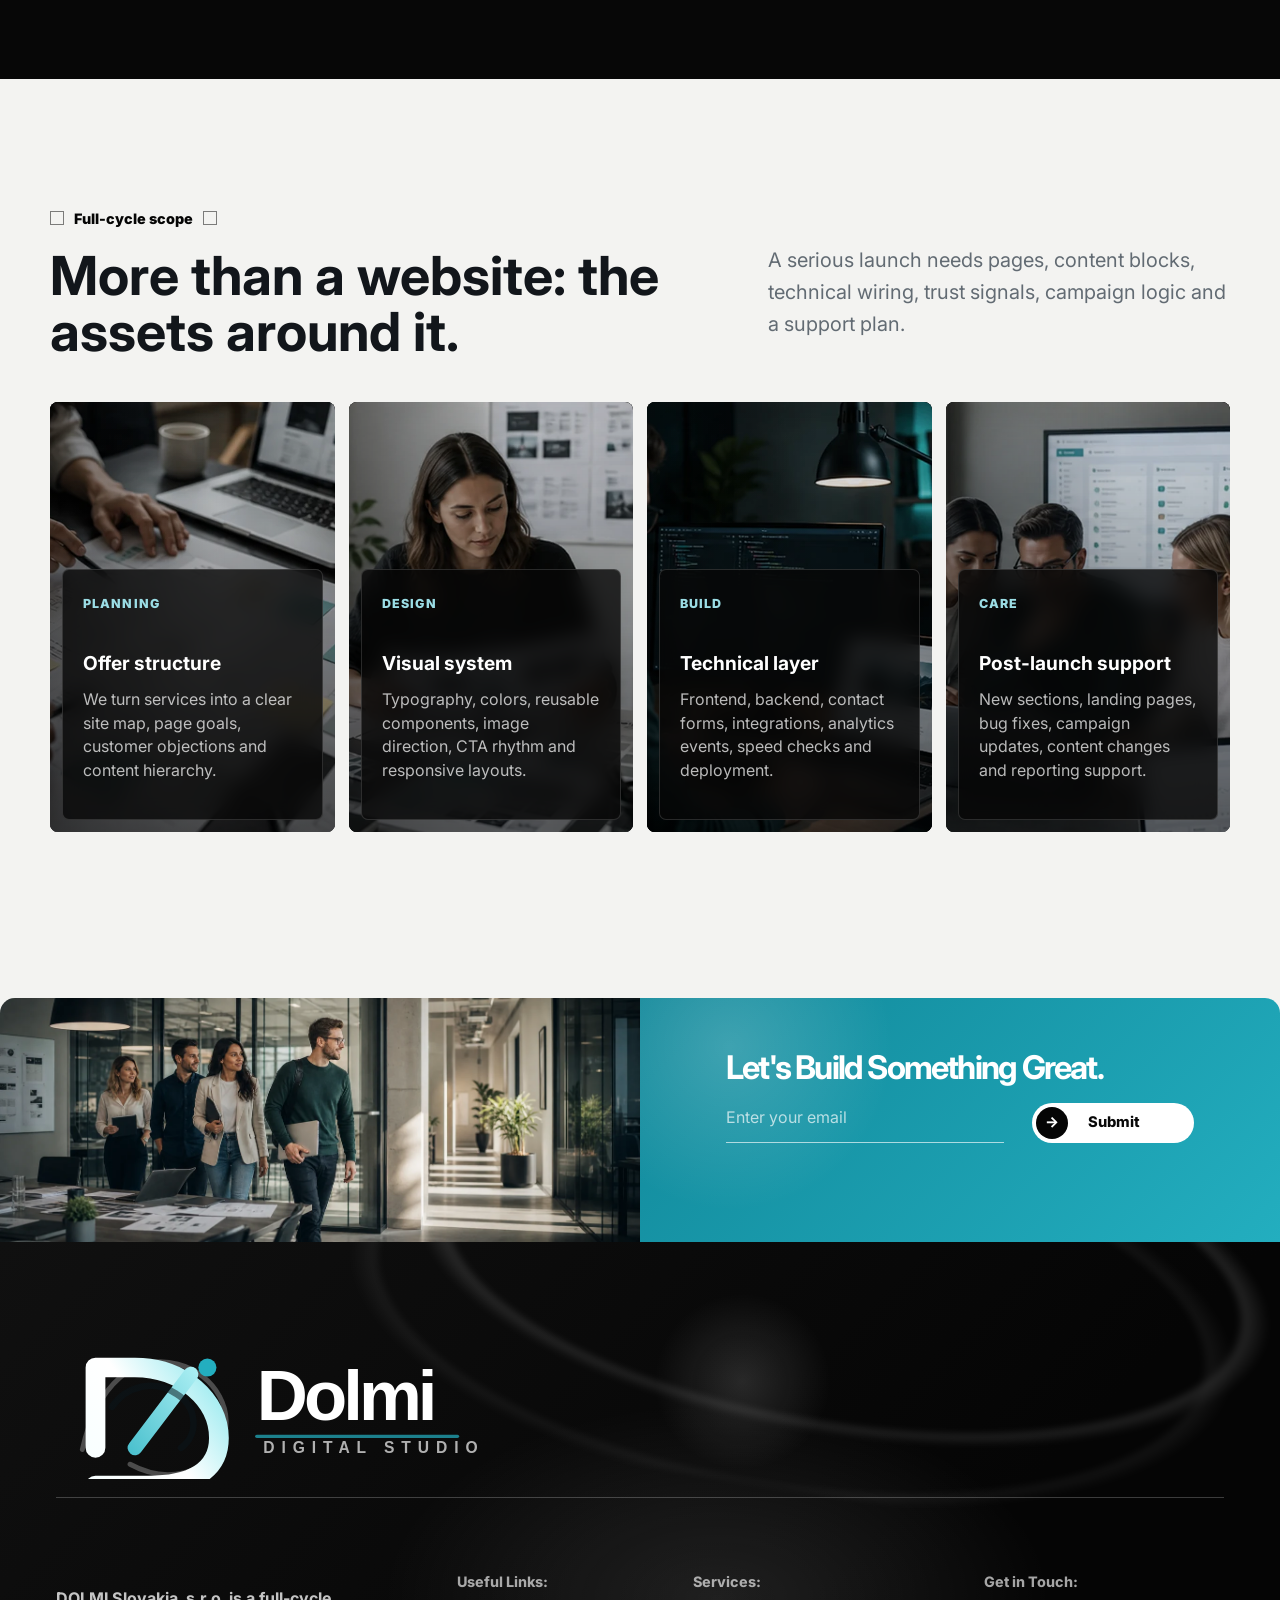
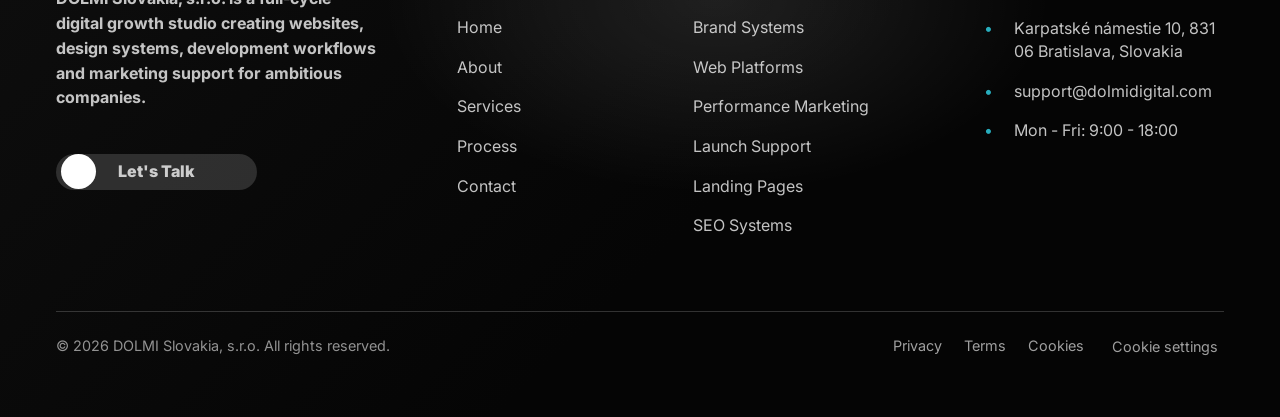
==== commit 8d44b547: "done" ====
--- a/about.html
+++ b/about.html
@@ -159,9 +159,9 @@
         </nav>
         <div class="footer-contact">
           <strong>Get in Touch:</strong>
-          <span><i aria-hidden="true">?</i>Karpatske namestie 10, 831 06 Bratislava, Slovakia</span>
-          <a href="mailto:support@dolmidigital.com"><i aria-hidden="true">?</i>support@dolmidigital.com</a>
-          <span><i aria-hidden="true">?</i>Mon - Fri: 9:00 - 18:00</span>
+          <span><i aria-hidden="true">&bull;</i>Karpatsk&eacute; n&aacute;mestie 10, 831 06 Bratislava, Slovakia</span>
+          <a href="mailto:support@dolmidigital.com"><i aria-hidden="true">&bull;</i>support@dolmidigital.com</a>
+          <span><i aria-hidden="true">&bull;</i>Mon - Fri: 9:00 - 18:00</span>
         </div>
       </div>
       <div class="footer-bottom">
@@ -180,3 +180,4 @@
 
 
 
+
